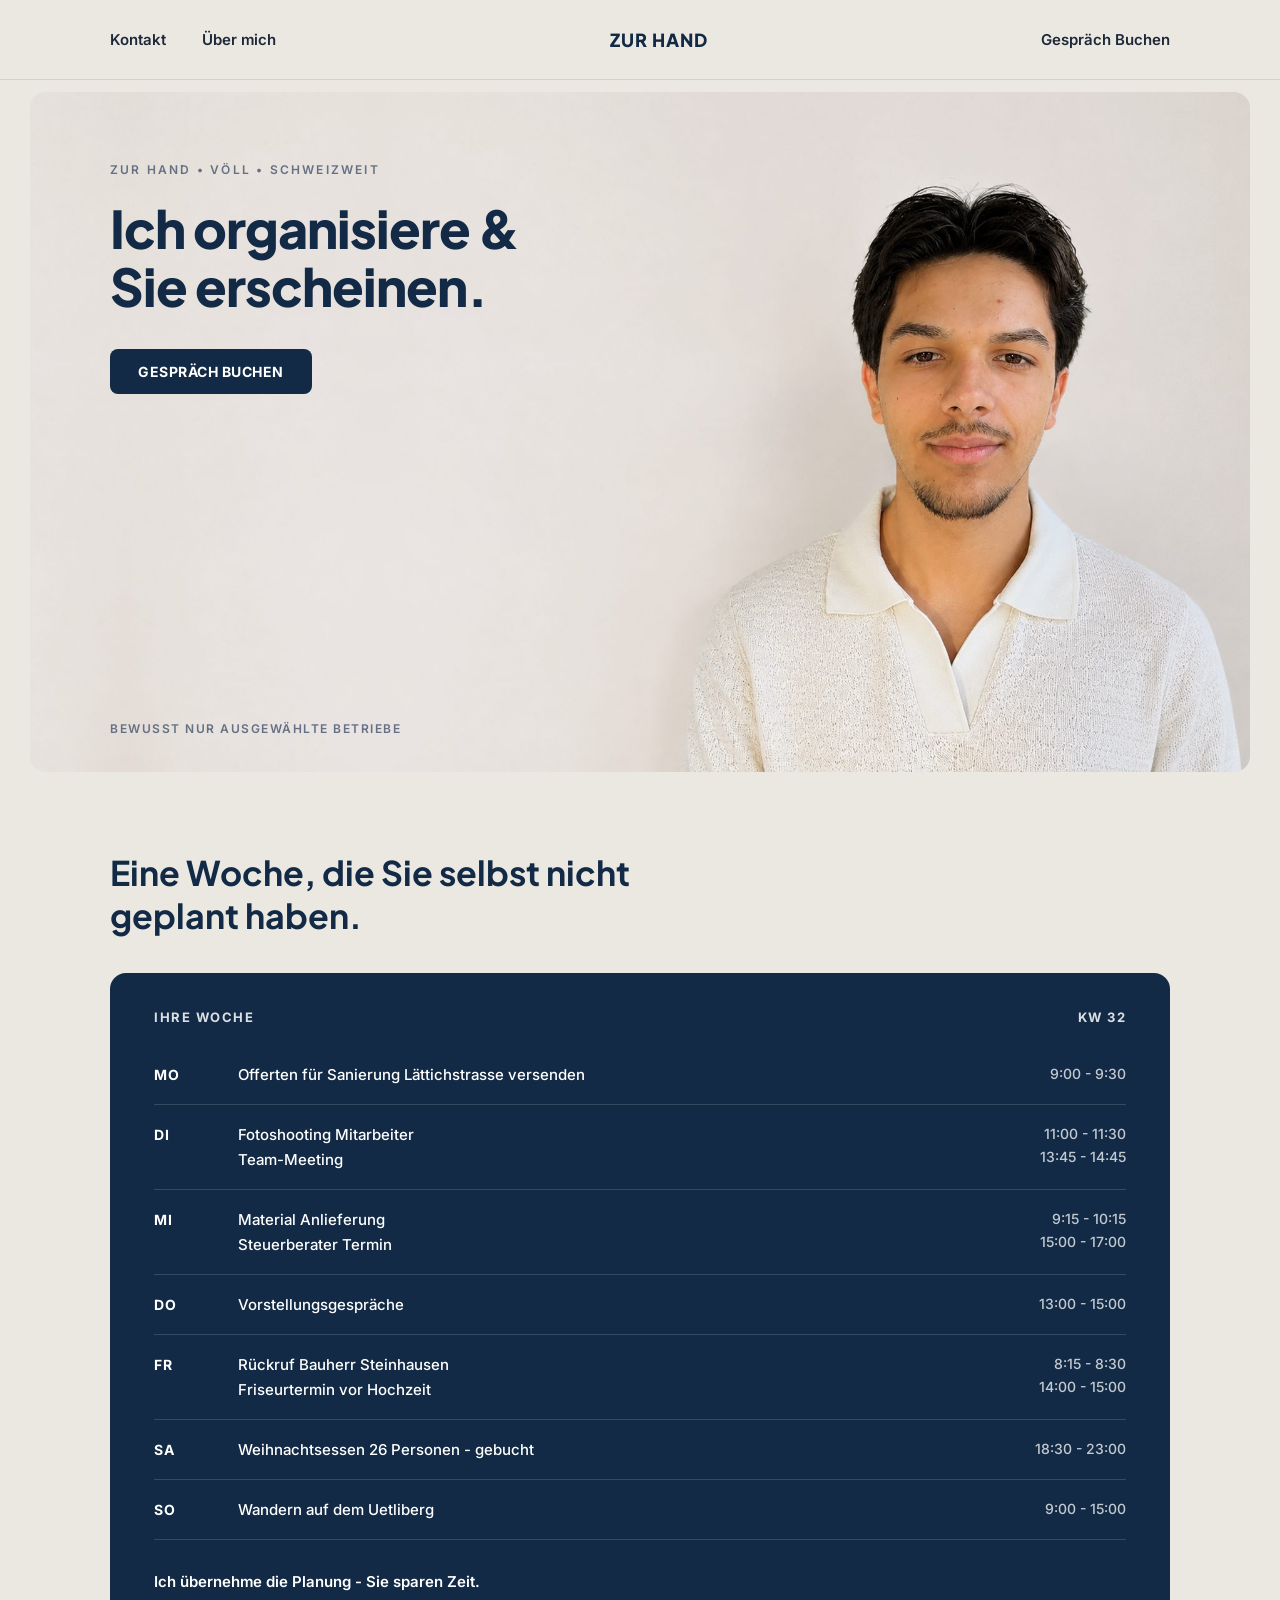
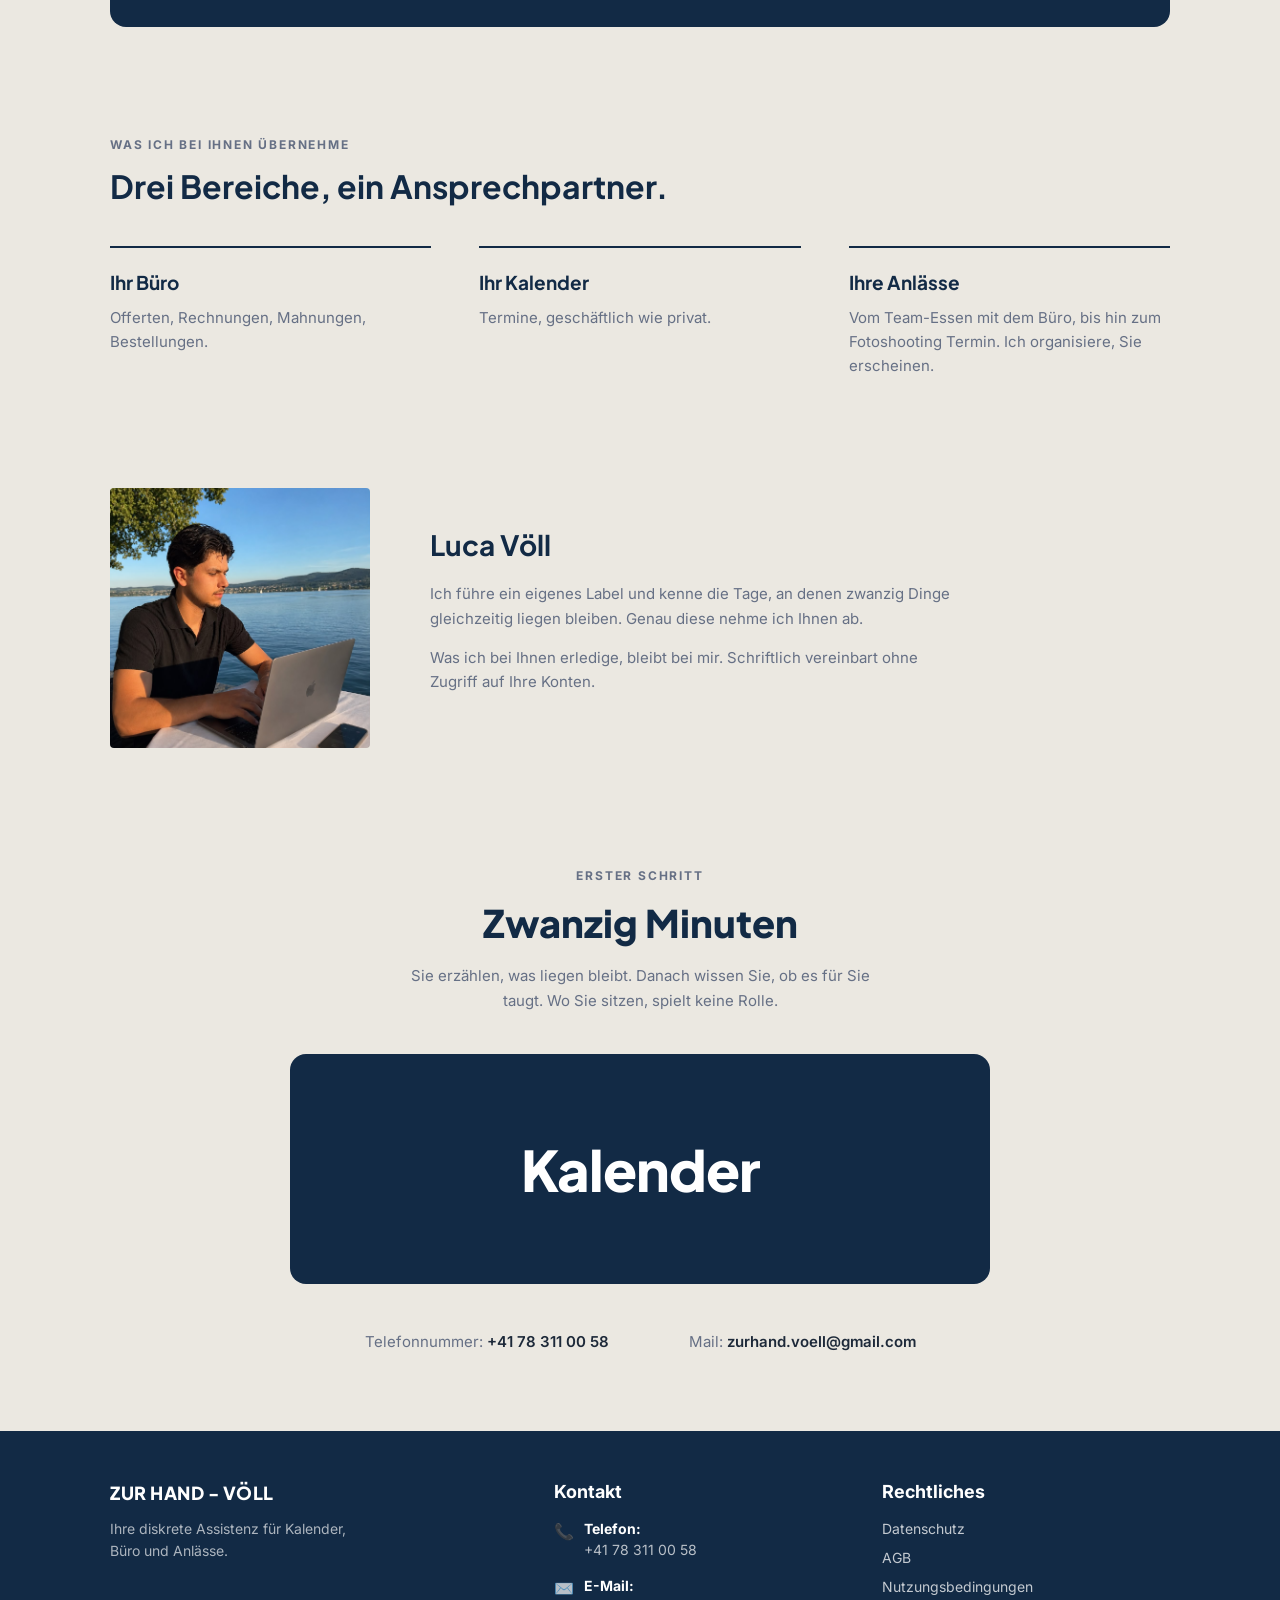
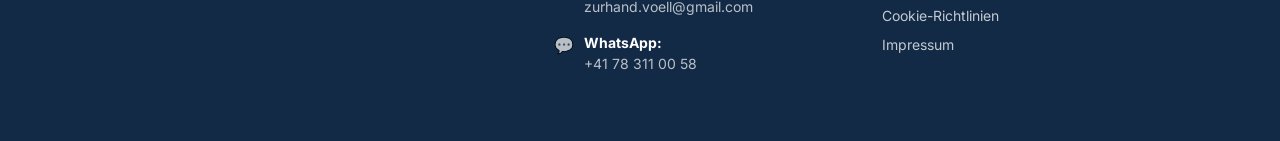
==== pages/index.html @ e42f38b2 "v1.1_release Das erste mal das Luca die Seite sieht" ====
<!DOCTYPE html>
<html lang="de">
<head>
<meta charset="UTF-8">
<meta name="viewport" content="width=device-width, initial-scale=1.0">
<title>Zur Hand - Völl | Ihre diskrete Assistenz</title>
<link rel="preconnect" href="https://fonts.googleapis.com">
<link rel="preconnect" href="https://fonts.gstatic.com" crossorigin>
<link href="https://fonts.googleapis.com/css2?family=Plus+Jakarta+Sans:wght@400;500;600;700;800&family=Inter:wght@400;500;600&display=swap" rel="stylesheet">
<style>
  :root{
    --bg: #EBE8E1;
    --navy: #122A45;
    --navy-dark: #0E2136;
    --text-dark: #1D2939;
    --text-muted: #667085;
    --white: #FFFFFF;

    /* GRID BREITEN */
    --outer-width: 1260px;  /* Äußere Breite für das Hero-Bild Frame */
    --middle-width: 1100px; /* Haupt-Inhaltsbreite für Fluchtlinie ALLER Elemente */
  }

  *{ margin:0; padding:0; box-sizing:border-box; }

  html{ scroll-behavior:smooth; }

  body{
    font-family:'Inter', 'Plus Jakarta Sans', sans-serif;
    background:var(--bg);
    color:var(--text-dark);
    -webkit-font-smoothing:antialiased;
  }

  a{ text-decoration:none; color:inherit; }

  /* HAUPT-GRID: Garantiert die identische linke Fluchtlinie für alle Sektionen */
  .wrap{
    max-width:var(--middle-width);
    margin:0 auto;
    padding:0 20px;
  }

  header{
    background-color:#EBE8E1;
    padding:28px 0;
    position:sticky;
    top:0;
    z-index:1000;
    border-bottom: 1px solid rgba(29, 41, 57, 0.12); /* Dezenter Strich am unteren Ende der Navbar */
  }

  .header-inner{
    display:flex;
    align-items:center;
    justify-content:space-between;
  }

  .nav-left{
    display:flex;
    align-items:center;
    gap:36px;
  }

  .nav-left a{
    font-size:15px;
    font-weight:600; /* Einheitliche Stärke */
    color:var(--text-dark);
    transition:opacity .2s ease;
  }
  .nav-left a:hover{ opacity:.65; }

  .logo{
    font-family:'Plus Jakarta Sans', sans-serif;
    font-weight:800;
    font-size:18px;
    letter-spacing:1px;
    color:var(--navy);
    display:inline-block;
  }
  .logo:hover{ opacity:.85; }

  .nav-cta{
    font-size:15px;
    font-weight:600; /* Einheitsstärke */
    color:var(--text-dark);
    white-space:nowrap;
  }
  .nav-cta:hover{ opacity:.7; }

  /* ---------- HERO SECTION ---------- */
  .hero-section{
    background:var(--bg);
    position:relative;
    overflow:hidden;
    padding-top: 12px; /* Minimaler Abstand nach oben, damit der Strich frei steht */
  }

  .hero-outer-frame {
    max-width: var(--outer-width);
    margin: 0 auto;
    padding: 0;
    position: relative;
    min-height: 680px;
  }

  .hero-image-col{
    position:absolute;
    top:0;
    bottom:0;
    left:20px;
    right:20px;
    z-index:1;
    pointer-events:none;
    border-radius:16px;
    overflow:hidden;
  }

  .hero-image-col img{
    display:block;
    width:100%;
    height:100%;
    object-fit:cover;
    object-position:right bottom;
  }

  .hero-text-overlay {
    position: relative;
    z-index: 3;
    min-height: 680px;
    display: flex;
    align-items: stretch;
  }

  .hero-text{
    display:flex;
    flex-direction:column;
    align-items:flex-start;
    justify-content:flex-start;
    flex-grow: 1;
    padding-top:70px;
    padding-bottom:36px;
    width: 100%;
    max-width: 540px;
  }

  .eyebrow{
    font-size:12px;
    font-weight:600;
    letter-spacing:2.2px;
    text-transform:uppercase;
    color:var(--text-muted);
    margin-bottom:22px;
  }

  .hero-headline{
    font-family:'Plus Jakarta Sans', sans-serif;
    font-weight:800;
    font-size:52px;
    line-height:1.12;
    letter-spacing:-1px;
    color:var(--navy);
    margin-bottom:34px;
  }

  .btn-primary{
    display:inline-block;
    background:var(--navy);
    color:var(--white);
    font-size:14px;
    font-weight:700;
    letter-spacing:.5px;
    text-transform:uppercase;
    padding:14px 28px;
    border-radius:8px;
    border:none;
    cursor:pointer;
    transition:transform .2s ease, background .2s ease;
    width:fit-content;
    margin-left:0;
  }
  .btn-primary:hover{ background:var(--navy-dark); transform:translateY(-1px); }

  .hero-subline{
    font-size:12px;
    font-weight:600;
    letter-spacing:1.5px;
    text-transform:uppercase;
    color:var(--text-muted);
    margin-top:auto;
  }

  /* ---------- CALENDAR SECTION ---------- */
  .calendar-section{
    padding:80px 0 70px;
  }

  .calendar-headline{
    font-family:'Plus Jakarta Sans', sans-serif;
    font-weight:700;
    font-size:34px;
    line-height:1.25;
    color:var(--navy);
    max-width:560px;
    margin-bottom:36px;
  }

  .calendar-card{
    background:var(--navy);
    border-radius:16px;
    padding:36px 44px;
    color:var(--white);
    width: 100%;
  }

  .calendar-card-header{
    display:flex;
    justify-content:space-between;
    align-items:center;
    padding-bottom:20px;
    font-size:13px;
    font-weight:700;
    letter-spacing:1.5px;
    text-transform:uppercase;
    color:rgba(255,255,255,.85);
  }

  .day-row{
    display:grid;
    grid-template-columns:60px 1fr auto;
    gap:24px;
    align-items:start;
    padding:20px 0;
    border-bottom:1px solid rgba(255,255,255,.15);
  }

  .day-row:last-of-type{
    border-bottom:none;
  }

  .day-label{
    font-weight:700;
    font-size:14px;
    letter-spacing:.5px;
    padding-top:1px;
  }

  .day-tasks{
    display:flex;
    flex-direction:column;
    gap:6px;
    font-size:15px;
    font-weight:500;
  }

  .day-times{
    display:flex;
    flex-direction:column;
    gap:6px;
    font-size:14px;
    font-weight:500;
    color:rgba(255,255,255,.75);
    text-align:right;
    white-space:nowrap;
  }

  .calendar-footer{
    margin-top:8px;
    padding-top:24px;
    text-align:left;
    font-size:15px;
    font-weight:600;
  }

  /* ---------- THREE COLUMNS SECTION ---------- */
  .three-col-section{
    padding:40px 0 80px;
  }

  .section-eyebrow{
    font-size:12px;
    font-weight:700;
    letter-spacing:1.8px;
    text-transform:uppercase;
    color:var(--text-muted);
    margin-bottom:14px;
  }

  .section-headline{
    font-family:'Plus Jakarta Sans', sans-serif;
    font-weight:700;
    font-size:32px;
    color:var(--navy);
    margin-bottom:40px;
  }

  .three-col-grid{
    display:grid;
    grid-template-columns:repeat(3, 1fr);
    gap:48px;
  }

  .col-item{
    border-top:2px solid var(--navy);
    padding-top:22px;
  }

  .col-item h3{
    font-family:'Plus Jakarta Sans', sans-serif;
    font-weight:700;
    font-size:19px;
    color:var(--navy);
    margin-bottom:12px;
  }

  .col-item p{
    font-size:15px;
    line-height:1.6;
    color:var(--text-muted);
  }

  /* ---------- ABOUT SECTION ---------- */
  .about-section{
    padding:30px 0 80px;
  }

  .about-inner{
    display:flex;
    align-items:center;
    gap:60px;
  }

  .about-image{
    flex:0 0 260px;
    width:260px;
    height:260px;
    border-radius:4px;
    overflow:hidden;
  }

  .about-image img{
    width:100%;
    height:100%;
    object-fit:cover;
  }

  .about-text h2{
    font-family:'Plus Jakarta Sans', sans-serif;
    font-weight:700;
    font-size:28px;
    color:var(--navy);
    margin-bottom:20px;
  }

  .about-text p{
    font-size:15px;
    line-height:1.65;
    color:var(--text-muted);
    max-width:520px;
    margin-bottom:14px;
  }

  /* ---------- CTA SECTION ---------- */
  .cta-section{
    padding:40px 0 80px;
    text-align:center;
  }

  .cta-eyebrow{
    font-size:12px;
    font-weight:700;
    letter-spacing:1.8px;
    text-transform:uppercase;
    color:var(--text-muted);
    margin-bottom:16px;
  }

  .cta-headline{
    font-family:'Plus Jakarta Sans', sans-serif;
    font-weight:800;
    font-size:38px;
    color:var(--navy);
    margin-bottom:18px;
  }

  .cta-subtext{
    font-size:15px;
    line-height:1.65;
    color:var(--text-muted);
    max-width:480px;
    margin:0 auto 40px;
  }

  .cta-box{
    background:var(--navy);
    border-radius:16px;
    padding:80px 40px;
    max-width:700px;
    margin:0 auto 48px;
    display:flex;
    align-items:center;
    justify-content:center;
    transition:transform .2s ease;
    cursor:pointer;
  }
  .cta-box:hover{ transform:translateY(-2px); }

  .cta-box span{
    font-family:'Plus Jakarta Sans', sans-serif;
    font-weight:800;
    font-size:56px;
    color:var(--white);
    letter-spacing:-1px;
  }

  .cta-contacts{
    display:flex;
    justify-content:center;
    gap:80px;
    font-size:15px;
    font-weight:600;
    color:var(--text-dark);
  }

  .cta-contacts span{
    font-weight:400;
    color:var(--text-muted);
  }

  /* ---------- FOOTER ---------- */
  footer{
    background:var(--navy);
    color:var(--white);
    padding:50px 0;
  }

  .footer-grid{
    display:grid;
    grid-template-columns:1.4fr 1fr 1fr;
    gap:40px;
  }

  .footer-col h4{
    font-family:'Plus Jakarta Sans', sans-serif;
    font-weight:800;
    font-size:18px;
    letter-spacing:.5px;
    margin-bottom:14px;
  }

  .footer-col h5{
    font-size:18px;
    font-weight:700;
    margin-bottom:18px;
  }

  .footer-col p{
    font-size:14px;
    line-height:1.6;
    color:rgba(255,255,255,.65);
    max-width:260px;
  }

  .footer-contact-item{
    display:flex;
    align-items:flex-start;
    gap:10px;
    margin-bottom:18px;
  }

  .footer-contact-item .icon{
    font-size:16px;
    line-height:1.4;
  }

  .footer-contact-item strong{
    display:block;
    font-size:14px;
    font-weight:700;
    margin-bottom:2px;
  }

  .footer-contact-item span{
    font-size:14px;
    color:rgba(255,255,255,.7);
  }

  .footer-links{
    display:flex;
    flex-direction:column;
    gap:12px;
  }

  .footer-links a{
    font-size:14px;
    color:rgba(255,255,255,.75);
    transition:color .2s ease;
  }
  .footer-links a:hover{ color:var(--white); }

  /* ---------- RESPONSIVE ---------- */
  @media (max-width: 900px){
    .wrap { padding:0 24px; }
    .hero-outer-frame{ min-height:auto; }
    .hero-image-col{
      position:relative; 
      right:auto;
      left:auto;
      width:100%;
      height:360px;
      margin-top:20px;
    }
    .hero-text-overlay{ min-height:auto; }
    .hero-text{ width:100%; padding-bottom:24px; padding-top:24px; }
    .hero-headline{ font-size:36px; max-width:100%; }
    .hero-subline{ margin-top:28px; }
    .three-col-grid{ grid-template-columns:1fr; gap:36px; }
    .about-inner{ flex-direction:column; align-items:flex-start; }
    .about-image{ width:100%; flex-basis:auto; height:260px; }
    .footer-grid{ grid-template-columns:1fr; gap:36px; }
    .day-row{ grid-template-columns:44px 1fr; }
    .day-times{ text-align:left; grid-column:2; }
    .cta-contacts{ flex-direction:column; gap:14px; align-items:center; }
    .cta-box{ padding:60px 24px; }
    .cta-box span{ font-size:40px; }
    .calendar-card { padding: 28px 20px; }
  }
</style>
</head>
<body>

  <header>
    <div class="wrap header-inner">
      <div class="nav-left">
        <a href="#kontakt">Kontakt</a>
        <a href="#ueber-mich">Über mich</a>
      </div>
      <a href="index.html" class="logo">ZUR HAND</a>
      <a href="#buchen" class="nav-cta">Gespräch Buchen</a>
    </div>
  </header>

  <section class="hero-section">
    <div class="hero-outer-frame">
      <div class="hero-image-col">
        <img src="../images/hero-portrait.jpg" alt="Luca Völl">
      </div>
      
      <div class="wrap hero-text-overlay">
        <div class="hero-text">
          <div class="eyebrow">ZUR HAND • VÖLL • SCHWEIZWEIT</div>
          <h1 class="hero-headline">Ich organisiere &amp;<br>Sie erscheinen.</h1>
          <a href="#buchen" class="btn-primary">GESPRÄCH BUCHEN</a>
          <div class="hero-subline">BEWUSST NUR AUSGEWÄHLTE BETRIEBE</div>
        </div>
      </div>
    </div>
  </section>

  <section class="calendar-section">
    <div class="wrap">
      <h2 class="calendar-headline">Eine Woche, die Sie selbst nicht geplant haben.</h2>

      <div class="calendar-card">
        <div class="calendar-card-header">
          <span>IHRE WOCHE</span>
          <span>KW 32</span>
        </div>

        <div class="day-row">
          <div class="day-label">MO</div>
          <div class="day-tasks">
            <div>Offerten für Sanierung Lättichstrasse versenden</div>
          </div>
          <div class="day-times">
            <div>9:00 - 9:30</div>
          </div>
        </div>

        <div class="day-row">
          <div class="day-label">DI</div>
          <div class="day-tasks">
            <div>Fotoshooting Mitarbeiter</div>
            <div>Team-Meeting</div>
          </div>
          <div class="day-times">
            <div>11:00 - 11:30</div>
            <div>13:45 - 14:45</div>
          </div>
        </div>

        <div class="day-row">
          <div class="day-label">MI</div>
          <div class="day-tasks">
            <div>Material Anlieferung</div>
            <div>Steuerberater Termin</div>
          </div>
          <div class="day-times">
            <div>9:15 - 10:15</div>
            <div>15:00 - 17:00</div>
          </div>
        </div>

        <div class="day-row">
          <div class="day-label">DO</div>
          <div class="day-tasks">
            <div>Vorstellungsgespräche</div>
          </div>
          <div class="day-times">
            <div>13:00 - 15:00</div>
          </div>
        </div>

        <div class="day-row">
          <div class="day-label">FR</div>
          <div class="day-tasks">
            <div>Rückruf Bauherr Steinhausen</div>
            <div>Friseurtermin vor Hochzeit</div>
          </div>
          <div class="day-times">
            <div>8:15 - 8:30</div>
            <div>14:00 - 15:00</div>
          </div>
        </div>

        <div class="day-row">
          <div class="day-label">SA</div>
          <div class="day-tasks">
            <div>Weihnachtsessen 26 Personen - gebucht</div>
          </div>
          <div class="day-times">
            <div>18:30 - 23:00</div>
          </div>
        </div>

        <div class="day-row">
          <div class="day-label">SO</div>
          <div class="day-tasks">
            <div>Wandern auf dem Uetliberg</div>
          </div>
          <div class="day-times">
            <div>9:00 - 15:00</div>
          </div>
        </div>

        <div class="calendar-footer">
          Ich übernehme die Planung - Sie sparen Zeit.
        </div>
      </div>
    </div>
  </section>

  <!-- THREE AREAS SECTION -->
  <section class="three-col-section">
    <div class="wrap">
      <div class="section-eyebrow">WAS ICH BEI IHNEN ÜBERNEHME</div>
      <h2 class="section-headline">Drei Bereiche, ein Ansprechpartner.</h2>

      <div class="three-col-grid">
        <div class="col-item">
          <h3>Ihr Büro</h3>
          <p>Offerten, Rechnungen, Mahnungen, Bestellungen.</p>
        </div>
        <div class="col-item">
          <h3>Ihr Kalender</h3>
          <p>Termine, geschäftlich wie privat.</p>
        </div>
        <div class="col-item">
          <h3>Ihre Anlässe</h3>
          <p>Vom Team-Essen mit dem Büro, bis hin zum Fotoshooting Termin. Ich organisiere, Sie erscheinen.</p>
        </div>
      </div>
    </div>
  </section>

  <!-- ABOUT SECTION -->
  <section class="about-section" id="ueber-mich">
    <div class="wrap about-inner">
      <div class="about-image">
        <img src="../images/luca-see.jpeg" alt="Luca Völl am Laptop am See">
      </div>
      <div class="about-text">
        <h2>Luca Völl</h2>
        <p>Ich führe ein eigenes Label und kenne die Tage, an denen zwanzig Dinge gleichzeitig liegen bleiben. Genau diese nehme ich Ihnen ab.</p>
        <p>Was ich bei Ihnen erledige, bleibt bei mir. Schriftlich vereinbart ohne Zugriff auf Ihre Konten.</p>
      </div>
    </div>
  </section>

  <!-- CTA SECTION -->
  <section class="cta-section" id="buchen">
    <div class="wrap">
      <div class="cta-eyebrow">ERSTER SCHRITT</div>
      <h2 class="cta-headline">Zwanzig Minuten</h2>
      <p class="cta-subtext">Sie erzählen, was liegen bleibt. Danach wissen Sie, ob es für Sie taugt. Wo Sie sitzen, spielt keine Rolle.</p>

      <div class="cta-box">
        <span>Kalender</span>
      </div>

      <div class="cta-contacts">
        <div><span>Telefonnummer:</span> +41 78 311 00 58</div>
        <div><span>Mail:</span> zurhand.voell@gmail.com</div>
      </div>
    </div>
  </section>

  <!-- FOOTER -->
  <footer id="kontakt">
    <div class="wrap footer-grid">
      <div class="footer-col">
        <h4>ZUR HAND - VÖLL</h4>
        <p>Ihre diskrete Assistenz für Kalender, Büro und Anlässe.</p>
      </div>

      <div class="footer-col">
        <h5>Kontakt</h5>
        <div class="footer-contact-item">
          <span class="icon">📞</span>
          <div>
            <strong>Telefon:</strong>
            <span>+41 78 311 00 58</span>
          </div>
        </div>
        <div class="footer-contact-item">
          <span class="icon">✉️</span>
          <div>
            <strong>E-Mail:</strong>
            <span>zurhand.voell@gmail.com</span>
          </div>
        </div>
        <div class="footer-contact-item">
          <span class="icon">💬</span>
          <div>
            <strong>WhatsApp:</strong>
            <span>+41 78 311 00 58</span>
          </div>
        </div>
      </div>

      <div class="footer-col">
        <h5>Rechtliches</h5>
        <div class="footer-links">
          <a href="#">Datenschutz</a>
          <a href="#">AGB</a>
          <a href="#">Nutzungsbedingungen</a>
          <a href="#">Cookie-Richtlinien</a>
          <a href="#">Impressum</a>
        </div>
      </div>
    </div>
  </footer>

</body>
</html>
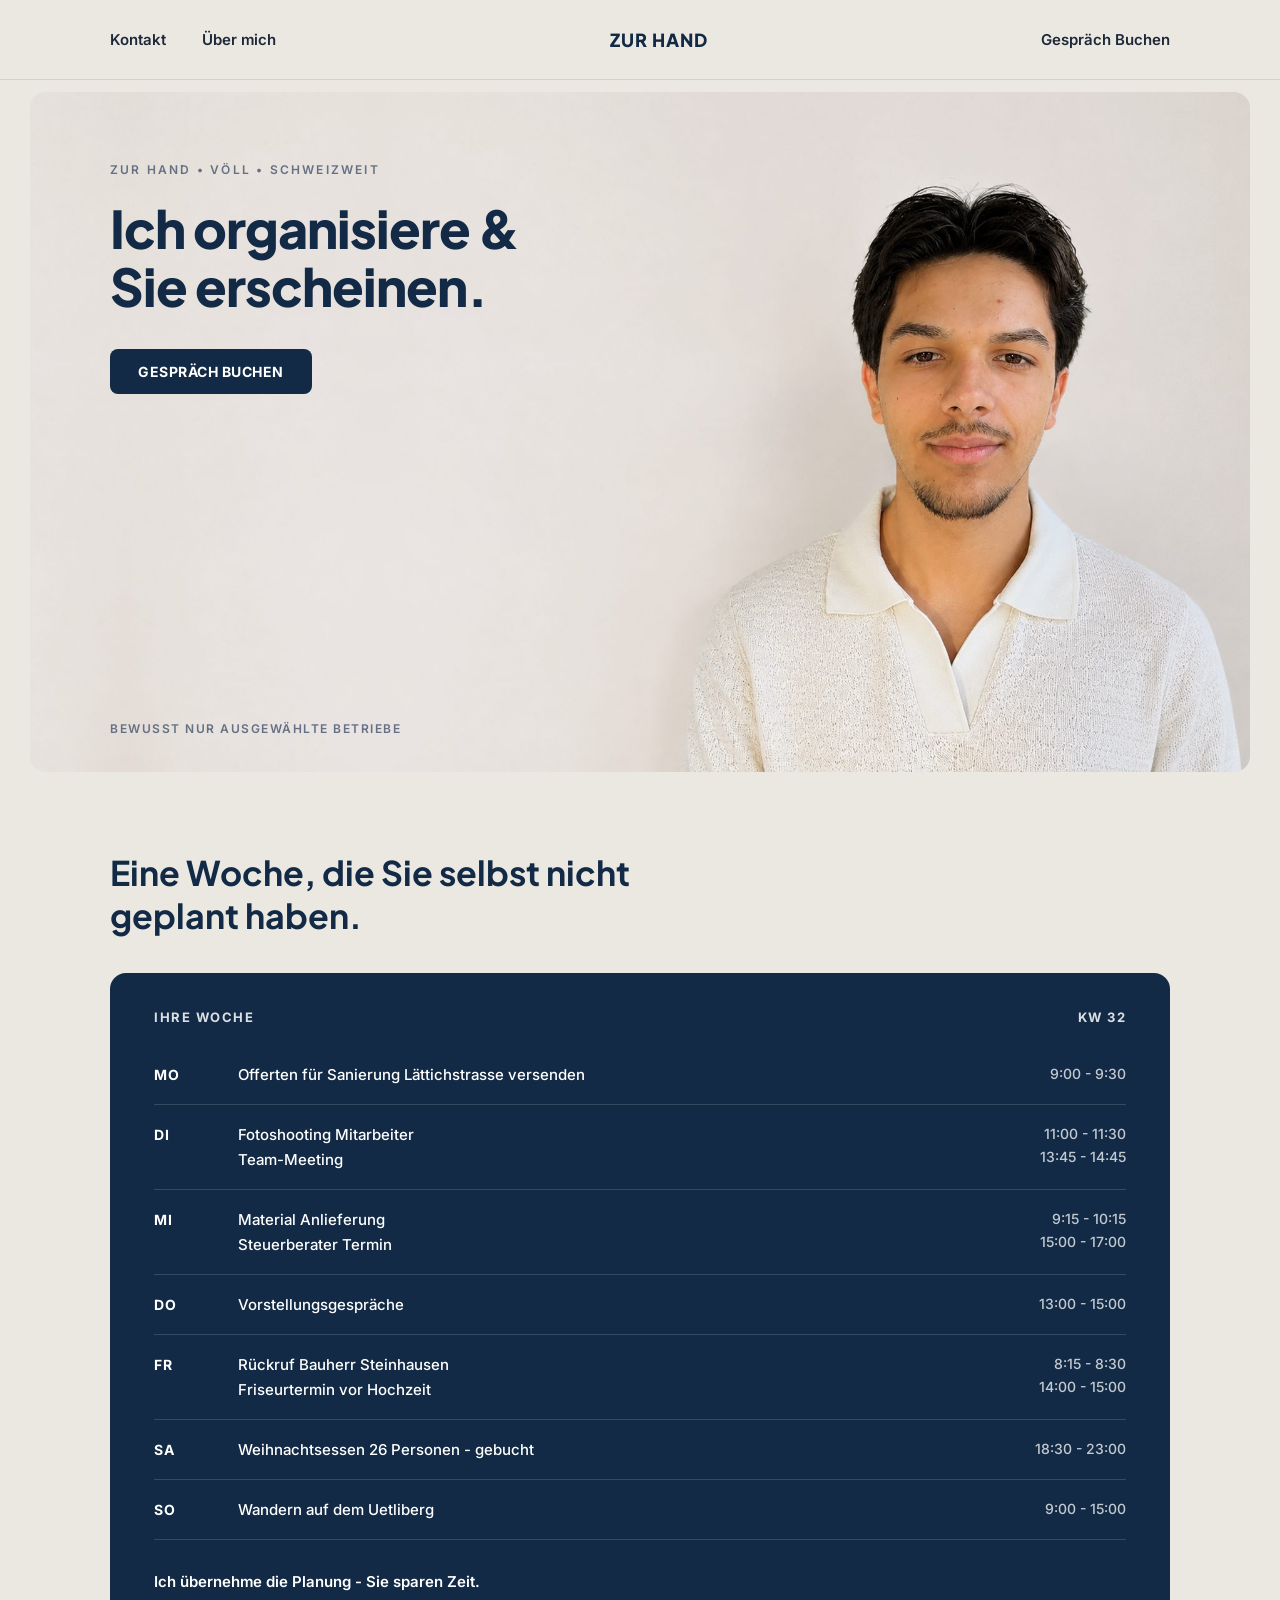
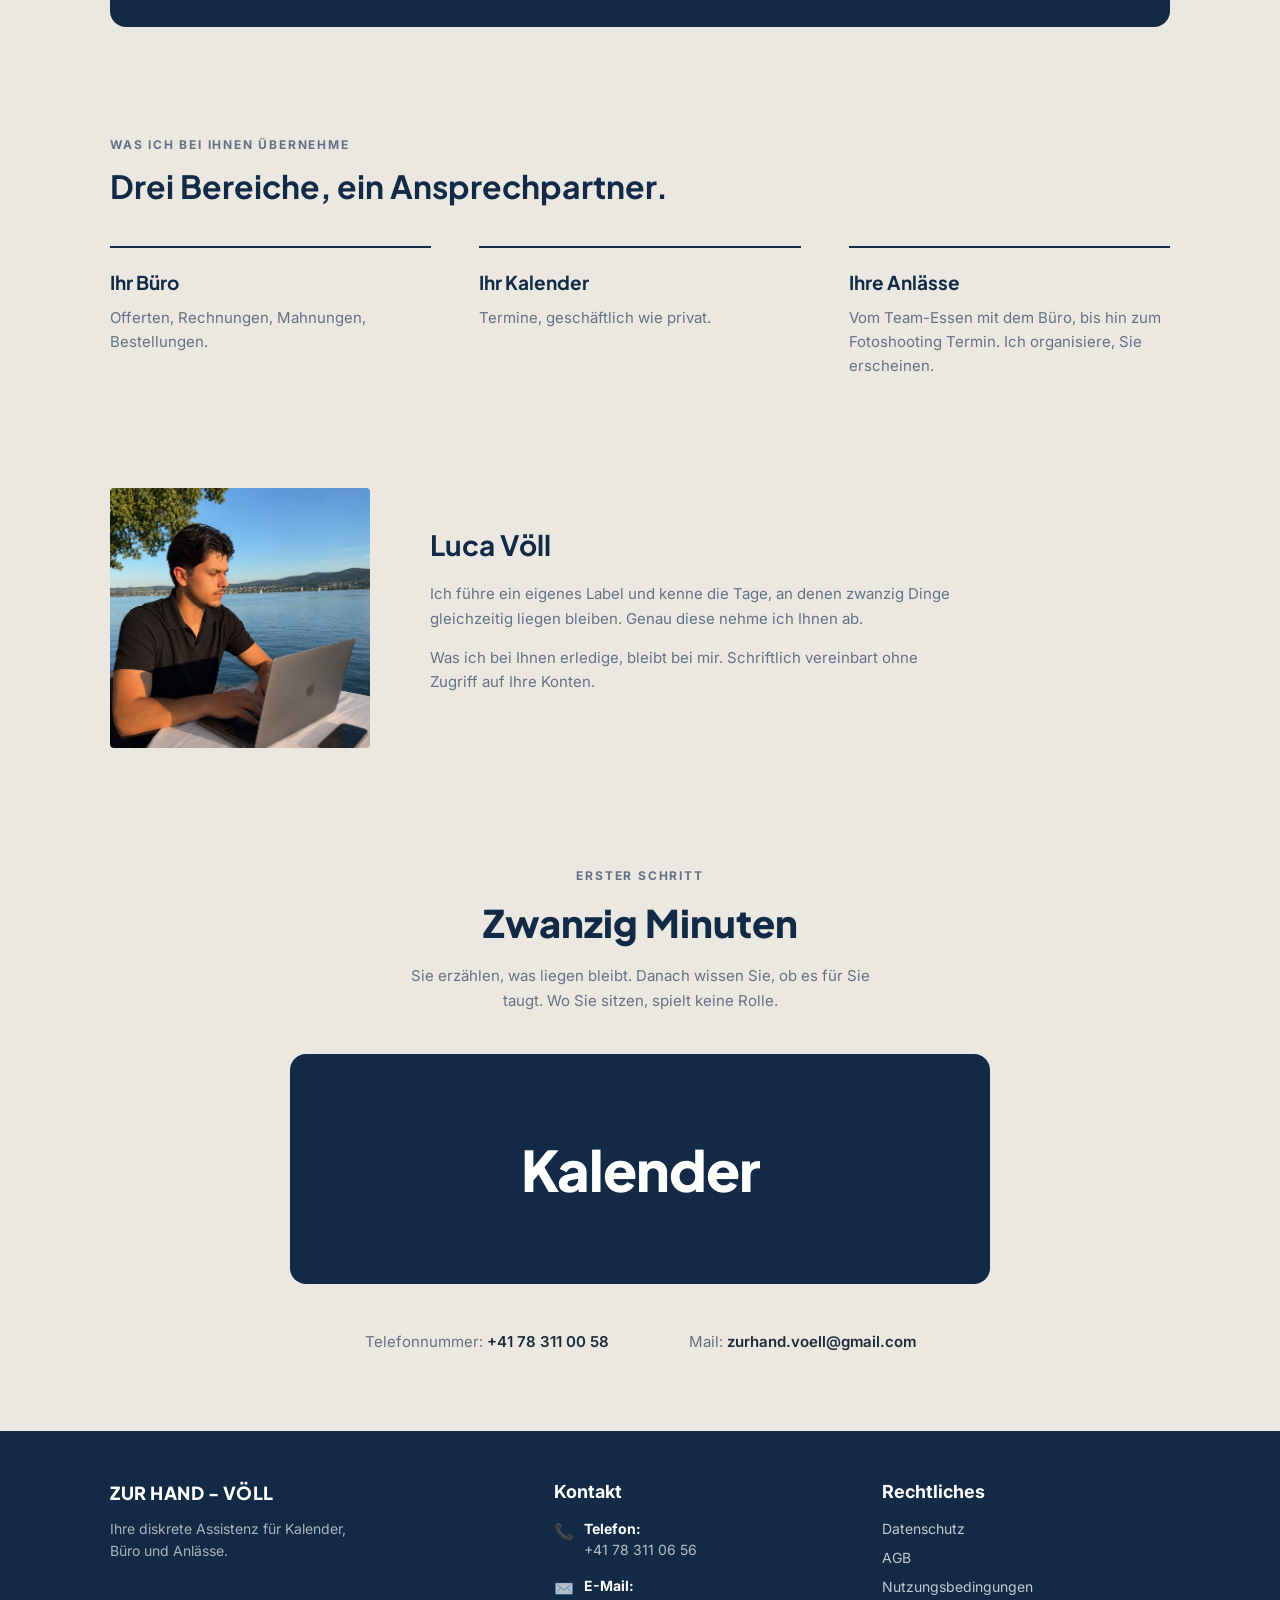
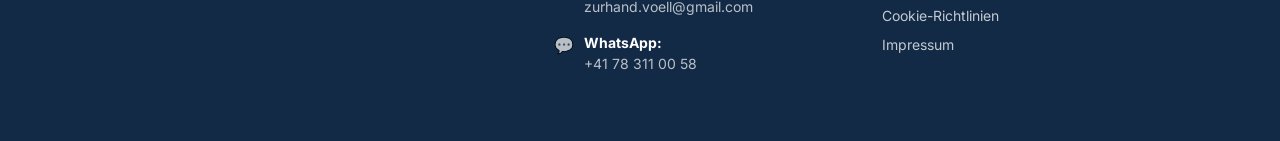
==== commit e2431081: "Update index.html" ====
--- a/pages/index.html
+++ b/pages/index.html
@@ -1,3 +1,4 @@
+<!-- Developed by jh0rsten - All rights reserved -->
 <!DOCTYPE html>
 <html lang="de">
 <head>
@@ -7,525 +8,7 @@
 <link rel="preconnect" href="https://fonts.googleapis.com">
 <link rel="preconnect" href="https://fonts.gstatic.com" crossorigin>
 <link href="https://fonts.googleapis.com/css2?family=Plus+Jakarta+Sans:wght@400;500;600;700;800&family=Inter:wght@400;500;600&display=swap" rel="stylesheet">
-<style>
-  :root{
-    --bg: #EBE8E1;
-    --navy: #122A45;
-    --navy-dark: #0E2136;
-    --text-dark: #1D2939;
-    --text-muted: #667085;
-    --white: #FFFFFF;
-
-    /* GRID BREITEN */
-    --outer-width: 1260px;  /* Äußere Breite für das Hero-Bild Frame */
-    --middle-width: 1100px; /* Haupt-Inhaltsbreite für Fluchtlinie ALLER Elemente */
-  }
-
-  *{ margin:0; padding:0; box-sizing:border-box; }
-
-  html{ scroll-behavior:smooth; }
-
-  body{
-    font-family:'Inter', 'Plus Jakarta Sans', sans-serif;
-    background:var(--bg);
-    color:var(--text-dark);
-    -webkit-font-smoothing:antialiased;
-  }
-
-  a{ text-decoration:none; color:inherit; }
-
-  /* HAUPT-GRID: Garantiert die identische linke Fluchtlinie für alle Sektionen */
-  .wrap{
-    max-width:var(--middle-width);
-    margin:0 auto;
-    padding:0 20px;
-  }
-
-  header{
-    background-color:#EBE8E1;
-    padding:28px 0;
-    position:sticky;
-    top:0;
-    z-index:1000;
-    border-bottom: 1px solid rgba(29, 41, 57, 0.12); /* Dezenter Strich am unteren Ende der Navbar */
-  }
-
-  .header-inner{
-    display:flex;
-    align-items:center;
-    justify-content:space-between;
-  }
-
-  .nav-left{
-    display:flex;
-    align-items:center;
-    gap:36px;
-  }
-
-  .nav-left a{
-    font-size:15px;
-    font-weight:600; /* Einheitliche Stärke */
-    color:var(--text-dark);
-    transition:opacity .2s ease;
-  }
-  .nav-left a:hover{ opacity:.65; }
-
-  .logo{
-    font-family:'Plus Jakarta Sans', sans-serif;
-    font-weight:800;
-    font-size:18px;
-    letter-spacing:1px;
-    color:var(--navy);
-    display:inline-block;
-  }
-  .logo:hover{ opacity:.85; }
-
-  .nav-cta{
-    font-size:15px;
-    font-weight:600; /* Einheitsstärke */
-    color:var(--text-dark);
-    white-space:nowrap;
-  }
-  .nav-cta:hover{ opacity:.7; }
-
-  /* ---------- HERO SECTION ---------- */
-  .hero-section{
-    background:var(--bg);
-    position:relative;
-    overflow:hidden;
-    padding-top: 12px; /* Minimaler Abstand nach oben, damit der Strich frei steht */
-  }
-
-  .hero-outer-frame {
-    max-width: var(--outer-width);
-    margin: 0 auto;
-    padding: 0;
-    position: relative;
-    min-height: 680px;
-  }
-
-  .hero-image-col{
-    position:absolute;
-    top:0;
-    bottom:0;
-    left:20px;
-    right:20px;
-    z-index:1;
-    pointer-events:none;
-    border-radius:16px;
-    overflow:hidden;
-  }
-
-  .hero-image-col img{
-    display:block;
-    width:100%;
-    height:100%;
-    object-fit:cover;
-    object-position:right bottom;
-  }
-
-  .hero-text-overlay {
-    position: relative;
-    z-index: 3;
-    min-height: 680px;
-    display: flex;
-    align-items: stretch;
-  }
-
-  .hero-text{
-    display:flex;
-    flex-direction:column;
-    align-items:flex-start;
-    justify-content:flex-start;
-    flex-grow: 1;
-    padding-top:70px;
-    padding-bottom:36px;
-    width: 100%;
-    max-width: 540px;
-  }
-
-  .eyebrow{
-    font-size:12px;
-    font-weight:600;
-    letter-spacing:2.2px;
-    text-transform:uppercase;
-    color:var(--text-muted);
-    margin-bottom:22px;
-  }
-
-  .hero-headline{
-    font-family:'Plus Jakarta Sans', sans-serif;
-    font-weight:800;
-    font-size:52px;
-    line-height:1.12;
-    letter-spacing:-1px;
-    color:var(--navy);
-    margin-bottom:34px;
-  }
-
-  .btn-primary{
-    display:inline-block;
-    background:var(--navy);
-    color:var(--white);
-    font-size:14px;
-    font-weight:700;
-    letter-spacing:.5px;
-    text-transform:uppercase;
-    padding:14px 28px;
-    border-radius:8px;
-    border:none;
-    cursor:pointer;
-    transition:transform .2s ease, background .2s ease;
-    width:fit-content;
-    margin-left:0;
-  }
-  .btn-primary:hover{ background:var(--navy-dark); transform:translateY(-1px); }
-
-  .hero-subline{
-    font-size:12px;
-    font-weight:600;
-    letter-spacing:1.5px;
-    text-transform:uppercase;
-    color:var(--text-muted);
-    margin-top:auto;
-  }
-
-  /* ---------- CALENDAR SECTION ---------- */
-  .calendar-section{
-    padding:80px 0 70px;
-  }
-
-  .calendar-headline{
-    font-family:'Plus Jakarta Sans', sans-serif;
-    font-weight:700;
-    font-size:34px;
-    line-height:1.25;
-    color:var(--navy);
-    max-width:560px;
-    margin-bottom:36px;
-  }
-
-  .calendar-card{
-    background:var(--navy);
-    border-radius:16px;
-    padding:36px 44px;
-    color:var(--white);
-    width: 100%;
-  }
-
-  .calendar-card-header{
-    display:flex;
-    justify-content:space-between;
-    align-items:center;
-    padding-bottom:20px;
-    font-size:13px;
-    font-weight:700;
-    letter-spacing:1.5px;
-    text-transform:uppercase;
-    color:rgba(255,255,255,.85);
-  }
-
-  .day-row{
-    display:grid;
-    grid-template-columns:60px 1fr auto;
-    gap:24px;
-    align-items:start;
-    padding:20px 0;
-    border-bottom:1px solid rgba(255,255,255,.15);
-  }
-
-  .day-row:last-of-type{
-    border-bottom:none;
-  }
-
-  .day-label{
-    font-weight:700;
-    font-size:14px;
-    letter-spacing:.5px;
-    padding-top:1px;
-  }
-
-  .day-tasks{
-    display:flex;
-    flex-direction:column;
-    gap:6px;
-    font-size:15px;
-    font-weight:500;
-  }
-
-  .day-times{
-    display:flex;
-    flex-direction:column;
-    gap:6px;
-    font-size:14px;
-    font-weight:500;
-    color:rgba(255,255,255,.75);
-    text-align:right;
-    white-space:nowrap;
-  }
-
-  .calendar-footer{
-    margin-top:8px;
-    padding-top:24px;
-    text-align:left;
-    font-size:15px;
-    font-weight:600;
-  }
-
-  /* ---------- THREE COLUMNS SECTION ---------- */
-  .three-col-section{
-    padding:40px 0 80px;
-  }
-
-  .section-eyebrow{
-    font-size:12px;
-    font-weight:700;
-    letter-spacing:1.8px;
-    text-transform:uppercase;
-    color:var(--text-muted);
-    margin-bottom:14px;
-  }
-
-  .section-headline{
-    font-family:'Plus Jakarta Sans', sans-serif;
-    font-weight:700;
-    font-size:32px;
-    color:var(--navy);
-    margin-bottom:40px;
-  }
-
-  .three-col-grid{
-    display:grid;
-    grid-template-columns:repeat(3, 1fr);
-    gap:48px;
-  }
-
-  .col-item{
-    border-top:2px solid var(--navy);
-    padding-top:22px;
-  }
-
-  .col-item h3{
-    font-family:'Plus Jakarta Sans', sans-serif;
-    font-weight:700;
-    font-size:19px;
-    color:var(--navy);
-    margin-bottom:12px;
-  }
-
-  .col-item p{
-    font-size:15px;
-    line-height:1.6;
-    color:var(--text-muted);
-  }
-
-  /* ---------- ABOUT SECTION ---------- */
-  .about-section{
-    padding:30px 0 80px;
-  }
-
-  .about-inner{
-    display:flex;
-    align-items:center;
-    gap:60px;
-  }
-
-  .about-image{
-    flex:0 0 260px;
-    width:260px;
-    height:260px;
-    border-radius:4px;
-    overflow:hidden;
-  }
-
-  .about-image img{
-    width:100%;
-    height:100%;
-    object-fit:cover;
-  }
-
-  .about-text h2{
-    font-family:'Plus Jakarta Sans', sans-serif;
-    font-weight:700;
-    font-size:28px;
-    color:var(--navy);
-    margin-bottom:20px;
-  }
-
-  .about-text p{
-    font-size:15px;
-    line-height:1.65;
-    color:var(--text-muted);
-    max-width:520px;
-    margin-bottom:14px;
-  }
-
-  /* ---------- CTA SECTION ---------- */
-  .cta-section{
-    padding:40px 0 80px;
-    text-align:center;
-  }
-
-  .cta-eyebrow{
-    font-size:12px;
-    font-weight:700;
-    letter-spacing:1.8px;
-    text-transform:uppercase;
-    color:var(--text-muted);
-    margin-bottom:16px;
-  }
-
-  .cta-headline{
-    font-family:'Plus Jakarta Sans', sans-serif;
-    font-weight:800;
-    font-size:38px;
-    color:var(--navy);
-    margin-bottom:18px;
-  }
-
-  .cta-subtext{
-    font-size:15px;
-    line-height:1.65;
-    color:var(--text-muted);
-    max-width:480px;
-    margin:0 auto 40px;
-  }
-
-  .cta-box{
-    background:var(--navy);
-    border-radius:16px;
-    padding:80px 40px;
-    max-width:700px;
-    margin:0 auto 48px;
-    display:flex;
-    align-items:center;
-    justify-content:center;
-    transition:transform .2s ease;
-    cursor:pointer;
-  }
-  .cta-box:hover{ transform:translateY(-2px); }
-
-  .cta-box span{
-    font-family:'Plus Jakarta Sans', sans-serif;
-    font-weight:800;
-    font-size:56px;
-    color:var(--white);
-    letter-spacing:-1px;
-  }
-
-  .cta-contacts{
-    display:flex;
-    justify-content:center;
-    gap:80px;
-    font-size:15px;
-    font-weight:600;
-    color:var(--text-dark);
-  }
-
-  .cta-contacts span{
-    font-weight:400;
-    color:var(--text-muted);
-  }
-
-  /* ---------- FOOTER ---------- */
-  footer{
-    background:var(--navy);
-    color:var(--white);
-    padding:50px 0;
-  }
-
-  .footer-grid{
-    display:grid;
-    grid-template-columns:1.4fr 1fr 1fr;
-    gap:40px;
-  }
-
-  .footer-col h4{
-    font-family:'Plus Jakarta Sans', sans-serif;
-    font-weight:800;
-    font-size:18px;
-    letter-spacing:.5px;
-    margin-bottom:14px;
-  }
-
-  .footer-col h5{
-    font-size:18px;
-    font-weight:700;
-    margin-bottom:18px;
-  }
-
-  .footer-col p{
-    font-size:14px;
-    line-height:1.6;
-    color:rgba(255,255,255,.65);
-    max-width:260px;
-  }
-
-  .footer-contact-item{
-    display:flex;
-    align-items:flex-start;
-    gap:10px;
-    margin-bottom:18px;
-  }
-
-  .footer-contact-item .icon{
-    font-size:16px;
-    line-height:1.4;
-  }
-
-  .footer-contact-item strong{
-    display:block;
-    font-size:14px;
-    font-weight:700;
-    margin-bottom:2px;
-  }
-
-  .footer-contact-item span{
-    font-size:14px;
-    color:rgba(255,255,255,.7);
-  }
-
-  .footer-links{
-    display:flex;
-    flex-direction:column;
-    gap:12px;
-  }
-
-  .footer-links a{
-    font-size:14px;
-    color:rgba(255,255,255,.75);
-    transition:color .2s ease;
-  }
-  .footer-links a:hover{ color:var(--white); }
-
-  /* ---------- RESPONSIVE ---------- */
-  @media (max-width: 900px){
-    .wrap { padding:0 24px; }
-    .hero-outer-frame{ min-height:auto; }
-    .hero-image-col{
-      position:relative; 
-      right:auto;
-      left:auto;
-      width:100%;
-      height:360px;
-      margin-top:20px;
-    }
-    .hero-text-overlay{ min-height:auto; }
-    .hero-text{ width:100%; padding-bottom:24px; padding-top:24px; }
-    .hero-headline{ font-size:36px; max-width:100%; }
-    .hero-subline{ margin-top:28px; }
-    .three-col-grid{ grid-template-columns:1fr; gap:36px; }
-    .about-inner{ flex-direction:column; align-items:flex-start; }
-    .about-image{ width:100%; flex-basis:auto; height:260px; }
-    .footer-grid{ grid-template-columns:1fr; gap:36px; }
-    .day-row{ grid-template-columns:44px 1fr; }
-    .day-times{ text-align:left; grid-column:2; }
-    .cta-contacts{ flex-direction:column; gap:14px; align-items:center; }
-    .cta-box{ padding:60px 24px; }
-    .cta-box span{ font-size:40px; }
-    .calendar-card { padding: 28px 20px; }
-  }
-</style>
+<link rel="stylesheet" href="style.css">
 </head>
 <body>
 
@@ -650,7 +133,6 @@
     </div>
   </section>
 
-  <!-- THREE AREAS SECTION -->
   <section class="three-col-section">
     <div class="wrap">
       <div class="section-eyebrow">WAS ICH BEI IHNEN ÜBERNEHME</div>
@@ -673,7 +155,6 @@
     </div>
   </section>
 
-  <!-- ABOUT SECTION -->
   <section class="about-section" id="ueber-mich">
     <div class="wrap about-inner">
       <div class="about-image">
@@ -687,7 +168,6 @@
     </div>
   </section>
 
-  <!-- CTA SECTION -->
   <section class="cta-section" id="buchen">
     <div class="wrap">
       <div class="cta-eyebrow">ERSTER SCHRITT</div>
@@ -705,7 +185,6 @@
     </div>
   </section>
 
-  <!-- FOOTER -->
   <footer id="kontakt">
     <div class="wrap footer-grid">
       <div class="footer-col">
@@ -719,7 +198,7 @@
           <span class="icon">📞</span>
           <div>
             <strong>Telefon:</strong>
-            <span>+41 78 311 00 58</span>
+            <span>+41 78 311 06 56</span>
           </div>
         </div>
         <div class="footer-contact-item">
@@ -751,5 +230,6 @@
     </div>
   </footer>
 
+  <script src="main.js"></script>
 </body>
 </html>
--- a/pages/style.css
+++ b/pages/style.css
@@ -0,0 +1,508 @@
+/*Author: jh0rsten */
+:root{
+  --bg: #EBE8E1;
+  --navy: #122A45;
+  --navy-dark: #0E2136;
+  --text-dark: #1D2939;
+  --text-muted: #667085;
+  --white: #FFFFFF;
+  --outer-width: 1260px;
+  --middle-width: 1100px;
+}
+
+*{ margin:0; padding:0; box-sizing:border-box; }
+
+html{ scroll-behavior:smooth; }
+
+body{
+  font-family:'Inter', 'Plus Jakarta Sans', sans-serif;
+  background:var(--bg);
+  color:var(--text-dark);
+  -webkit-font-smoothing:antialiased;
+}
+
+a{ text-decoration:none; color:inherit; }
+
+.wrap{
+  max-width:var(--middle-width);
+  margin:0 auto;
+  padding:0 20px;
+}
+
+header{
+  background-color:#EBE8E1;
+  padding:28px 0;
+  position:sticky;
+  top:0;
+  z-index:1000;
+  border-bottom: 1px solid rgba(29, 41, 57, 0.12);
+}
+
+.header-inner{
+  display:flex;
+  align-items:center;
+  justify-content:space-between;
+}
+
+.nav-left{
+  display:flex;
+  align-items:center;
+  gap:36px;
+}
+
+.nav-left a{
+  font-size:15px;
+  font-weight:600;
+  color:var(--text-dark);
+  transition:opacity .2s ease;
+}
+.nav-left a:hover{ opacity:.65; }
+
+.logo{
+  font-family:'Plus Jakarta Sans', sans-serif;
+  font-weight:800;
+  font-size:18px;
+  letter-spacing:1px;
+  color:var(--navy);
+  display:inline-block;
+}
+.logo:hover{ opacity:.85; }
+
+.nav-cta{
+  font-size:15px;
+  font-weight:600;
+  color:var(--text-dark);
+  white-space:nowrap;
+}
+.nav-cta:hover{ opacity:.7; }
+
+.hero-section{
+  background:var(--bg);
+  position:relative;
+  overflow:hidden;
+  padding-top: 12px;
+}
+
+.hero-outer-frame {
+  max-width: var(--outer-width);
+  margin: 0 auto;
+  padding: 0;
+  position: relative;
+  min-height: 680px;
+}
+
+.hero-image-col{
+  position:absolute;
+  top:0;
+  bottom:0;
+  left:20px;
+  right:20px;
+  z-index:1;
+  pointer-events:none;
+  border-radius:16px;
+  overflow:hidden;
+}
+
+.hero-image-col img{
+  display:block;
+  width:100%;
+  height:100%;
+  object-fit:cover;
+  object-position:right bottom;
+}
+
+.hero-text-overlay {
+  position: relative;
+  z-index: 3;
+  min-height: 680px;
+  display: flex;
+  align-items: stretch;
+}
+
+.hero-text{
+  display:flex;
+  flex-direction:column;
+  align-items:flex-start;
+  justify-content:flex-start;
+  flex-grow: 1;
+  padding-top:70px;
+  padding-bottom:36px;
+  width: 100%;
+  max-width: 540px;
+}
+
+.eyebrow{
+  font-size:12px;
+  font-weight:600;
+  letter-spacing:2.2px;
+  text-transform:uppercase;
+  color:var(--text-muted);
+  margin-bottom:22px;
+}
+
+.hero-headline{
+  font-family:'Plus Jakarta Sans', sans-serif;
+  font-weight:800;
+  font-size:52px;
+  line-height:1.12;
+  letter-spacing:-1px;
+  color:var(--navy);
+  margin-bottom:34px;
+}
+
+.btn-primary{
+  display:inline-block;
+  background:var(--navy);
+  color:var(--white);
+  font-size:14px;
+  font-weight:700;
+  letter-spacing:.5px;
+  text-transform:uppercase;
+  padding:14px 28px;
+  border-radius:8px;
+  border:none;
+  cursor:pointer;
+  transition:transform .2s ease, background .2s ease;
+  width:fit-content;
+  margin-left:0;
+}
+.btn-primary:hover{ background:var(--navy-dark); transform:translateY(-1px); }
+
+.hero-subline{
+  font-size:12px;
+  font-weight:600;
+  letter-spacing:1.5px;
+  text-transform:uppercase;
+  color:var(--text-muted);
+  margin-top:auto;
+}
+
+.calendar-section{
+  padding:80px 0 70px;
+}
+
+.calendar-headline{
+  font-family:'Plus Jakarta Sans', sans-serif;
+  font-weight:700;
+  font-size:34px;
+  line-height:1.25;
+  color:var(--navy);
+  max-width:560px;
+  margin-bottom:36px;
+}
+
+.calendar-card{
+  background:var(--navy);
+  border-radius:16px;
+  padding:36px 44px;
+  color:var(--white);
+  width: 100%;
+}
+
+.calendar-card-header{
+  display:flex;
+  justify-content:space-between;
+  align-items:center;
+  padding-bottom:20px;
+  font-size:13px;
+  font-weight:700;
+  letter-spacing:1.5px;
+  text-transform:uppercase;
+  color:rgba(255,255,255,.85);
+}
+
+.day-row{
+  display:grid;
+  grid-template-columns:60px 1fr auto;
+  gap:24px;
+  align-items:start;
+  padding:20px 0;
+  border-bottom:1px solid rgba(255,255,255,.15);
+}
+
+.day-row:last-of-type{
+  border-bottom:none;
+}
+
+.day-label{
+  font-weight:700;
+  font-size:14px;
+  letter-spacing:.5px;
+  padding-top:1px;
+}
+
+.day-tasks{
+  display:flex;
+  flex-direction:column;
+  gap:6px;
+  font-size:15px;
+  font-weight:500;
+}
+
+.day-times{
+  display:flex;
+  flex-direction:column;
+  gap:6px;
+  font-size:14px;
+  font-weight:500;
+  color:rgba(255,255,255,.75);
+  text-align:right;
+  white-space:nowrap;
+}
+
+.calendar-footer{
+  margin-top:8px;
+  padding-top:24px;
+  text-align:left;
+  font-size:15px;
+  font-weight:600;
+}
+
+.three-col-section{
+  padding:40px 0 80px;
+}
+
+.section-eyebrow{
+  font-size:12px;
+  font-weight:700;
+  letter-spacing:1.8px;
+  text-transform:uppercase;
+  color:var(--text-muted);
+  margin-bottom:14px;
+}
+
+.section-headline{
+  font-family:'Plus Jakarta Sans', sans-serif;
+  font-weight:700;
+  font-size:32px;
+  color:var(--navy);
+  margin-bottom:40px;
+}
+
+.three-col-grid{
+  display:grid;
+  grid-template-columns:repeat(3, 1fr);
+  gap:48px;
+}
+
+.col-item{
+  border-top:2px solid var(--navy);
+  padding-top:22px;
+}
+
+.col-item h3{
+  font-family:'Plus Jakarta Sans', sans-serif;
+  font-weight:700;
+  font-size:19px;
+  color:var(--navy);
+  margin-bottom:12px;
+}
+
+.col-item p{
+  font-size:15px;
+  line-height:1.6;
+  color:var(--text-muted);
+}
+
+.about-section{
+  padding:30px 0 80px;
+}
+
+.about-inner{
+  display:flex;
+  align-items:center;
+  gap:60px;
+}
+
+.about-image{
+  flex:0 0 260px;
+  width:260px;
+  height:260px;
+  border-radius:4px;
+  overflow:hidden;
+}
+
+.about-image img{
+  width:100%;
+  height:100%;
+  object-fit:cover;
+}
+
+.about-text h2{
+  font-family:'Plus Jakarta Sans', sans-serif;
+  font-weight:700;
+  font-size:28px;
+  color:var(--navy);
+  margin-bottom:20px;
+}
+
+.about-text p{
+  font-size:15px;
+  line-height:1.65;
+  color:var(--text-muted);
+  max-width:520px;
+  margin-bottom:14px;
+}
+
+.cta-section{
+  padding:40px 0 80px;
+  text-align:center;
+}
+
+.cta-eyebrow{
+  font-size:12px;
+  font-weight:700;
+  letter-spacing:1.8px;
+  text-transform:uppercase;
+  color:var(--text-muted);
+  margin-bottom:16px;
+}
+
+.cta-headline{
+  font-family:'Plus Jakarta Sans', sans-serif;
+  font-weight:800;
+  font-size:38px;
+  color:var(--navy);
+  margin-bottom:18px;
+}
+
+.cta-subtext{
+  font-size:15px;
+  line-height:1.65;
+  color:var(--text-muted);
+  max-width:480px;
+  margin:0 auto 40px;
+}
+
+.cta-box{
+  background:var(--navy);
+  border-radius:16px;
+  padding:80px 40px;
+  max-width:700px;
+  margin:0 auto 48px;
+  display:flex;
+  align-items:center;
+  justify-content:center;
+  transition:transform .2s ease;
+  cursor:pointer;
+}
+.cta-box:hover{ transform:translateY(-2px); }
+
+.cta-box span{
+  font-family:'Plus Jakarta Sans', sans-serif;
+  font-weight:800;
+  font-size:56px;
+  color:var(--white);
+  letter-spacing:-1px;
+}
+
+.cta-contacts{
+  display:flex;
+  justify-content:center;
+  gap:80px;
+  font-size:15px;
+  font-weight:600;
+  color:var(--text-dark);
+}
+
+.cta-contacts span{
+  font-weight:400;
+  color:var(--text-muted);
+}
+
+footer{
+  background:var(--navy);
+  color:var(--white);
+  padding:50px 0;
+}
+
+.footer-grid{
+  display:grid;
+  grid-template-columns:1.4fr 1fr 1fr;
+  gap:40px;
+}
+
+.footer-col h4{
+  font-family:'Plus Jakarta Sans', sans-serif;
+  font-weight:800;
+  font-size:18px;
+  letter-spacing:.5px;
+  margin-bottom:14px;
+}
+
+.footer-col h5{
+  font-size:18px;
+  font-weight:700;
+  margin-bottom:18px;
+}
+
+.footer-col p{
+  font-size:14px;
+  line-height:1.6;
+  color:rgba(255,255,255,.65);
+  max-width:260px;
+}
+
+.footer-contact-item{
+  display:flex;
+  align-items:flex-start;
+  gap:10px;
+  margin-bottom:18px;
+}
+
+.footer-contact-item .icon{
+  font-size:16px;
+  line-height:1.4;
+}
+
+.footer-contact-item strong{
+  display:block;
+  font-size:14px;
+  font-weight:700;
+  margin-bottom:2px;
+}
+
+.footer-contact-item span{
+  font-size:14px;
+  color:rgba(255,255,255,.7);
+}
+
+.footer-links{
+  display:flex;
+  flex-direction:column;
+  gap:12px;
+}
+
+.footer-links a{
+  font-size:14px;
+  color:rgba(255,255,255,.75);
+  transition:color .2s ease;
+}
+.footer-links a:hover{ color:var(--white); }
+
+@media (max-width: 900px){
+  .wrap { padding:0 24px; }
+  .hero-outer-frame{ min-height:auto; }
+  .hero-image-col{
+    position:relative; 
+    right:auto;
+    left:auto;
+    width:100%;
+    height:360px;
+    margin-top:20px;
+  }
+  .hero-text-overlay{ min-height:auto; }
+  .hero-text{ width:100%; padding-bottom:24px; padding-top:24px; }
+  .hero-headline{ font-size:36px; max-width:100%; }
+  .hero-subline{ margin-top:28px; }
+  .three-col-grid{ grid-template-columns:1fr; gap:36px; }
+  .about-inner{ flex-direction:column; align-items:flex-start; }
+  .about-image{ width:100%; flex-basis:auto; height:260px; }
+  .footer-grid{ grid-template-columns:1fr; gap:36px; }
+  .day-row{ grid-template-columns:44px 1fr; }
+  .day-times{ text-align:left; grid-column:2; }
+  .cta-contacts{ flex-direction:column; gap:14px; align-items:center; }
+  .cta-box{ padding:60px 24px; }
+  .cta-box span{ font-size:40px; }
+  .calendar-card { padding: 28px 20px; }
+}
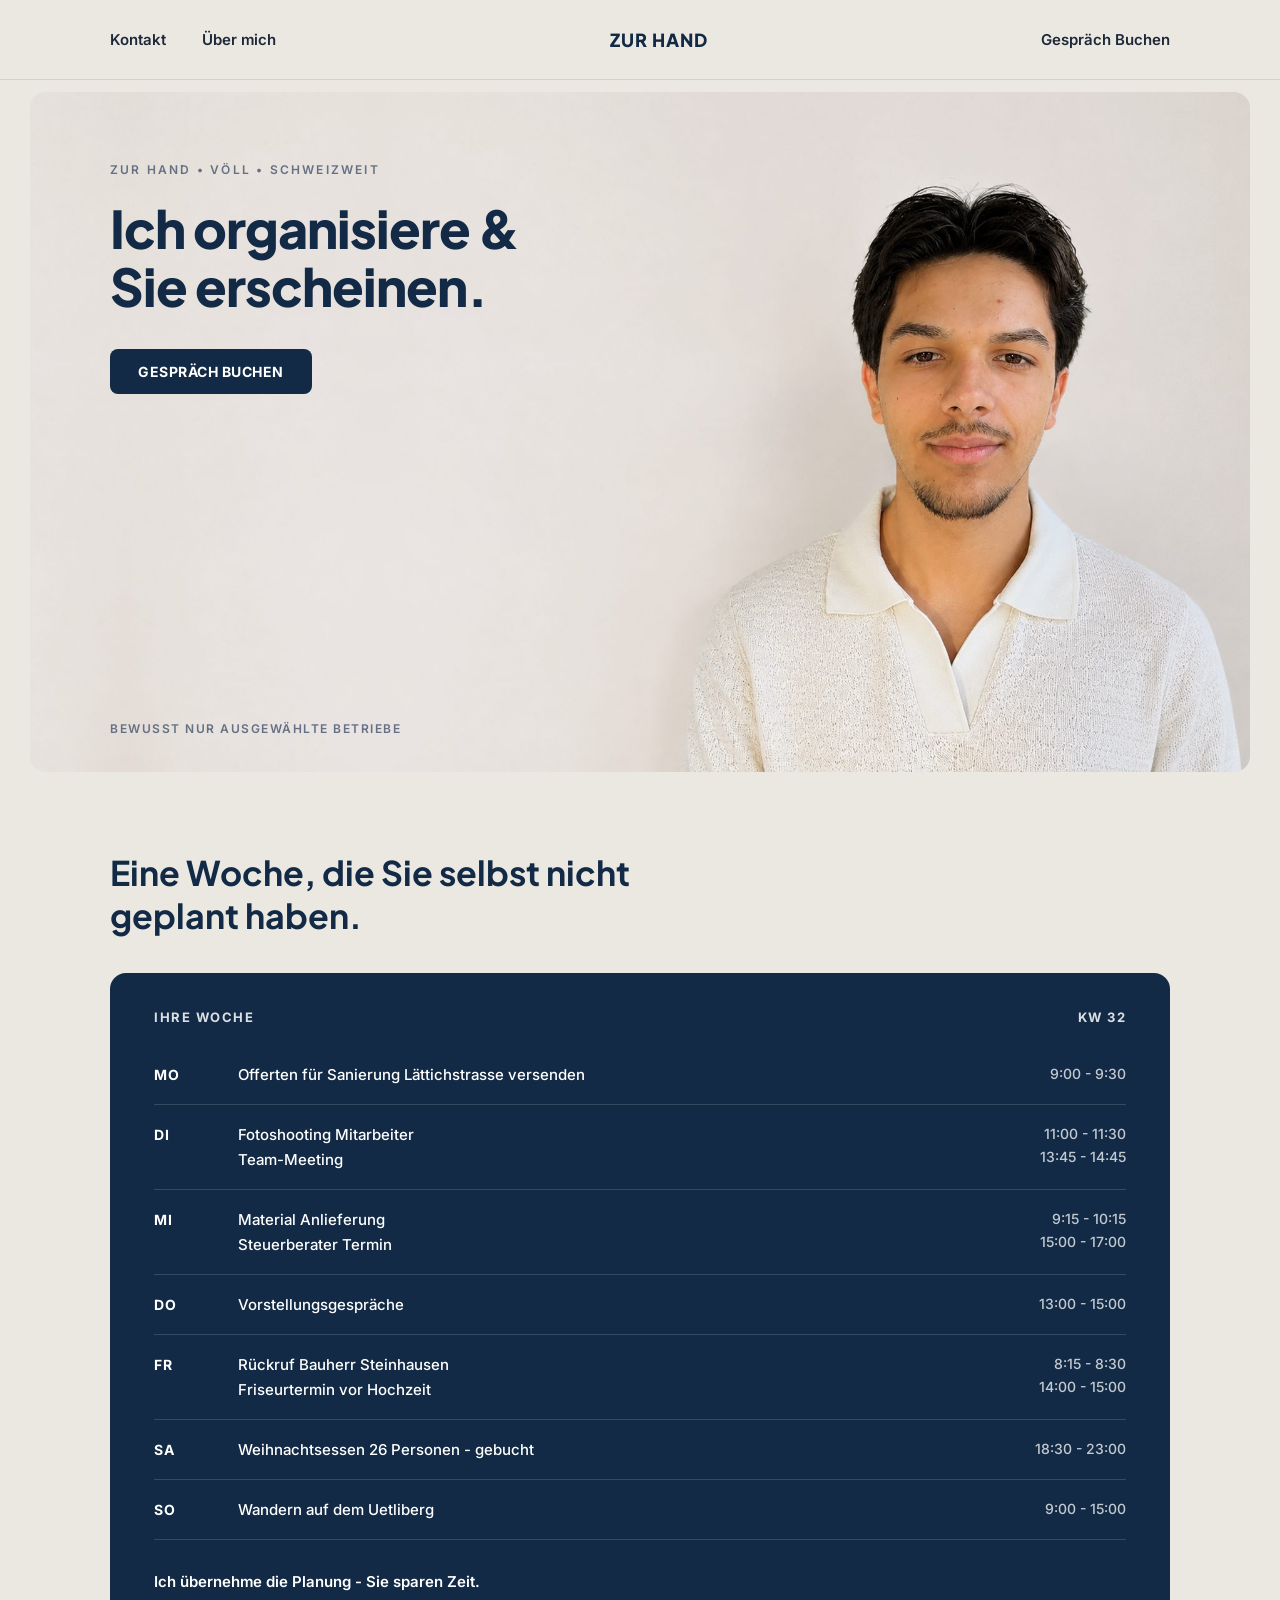
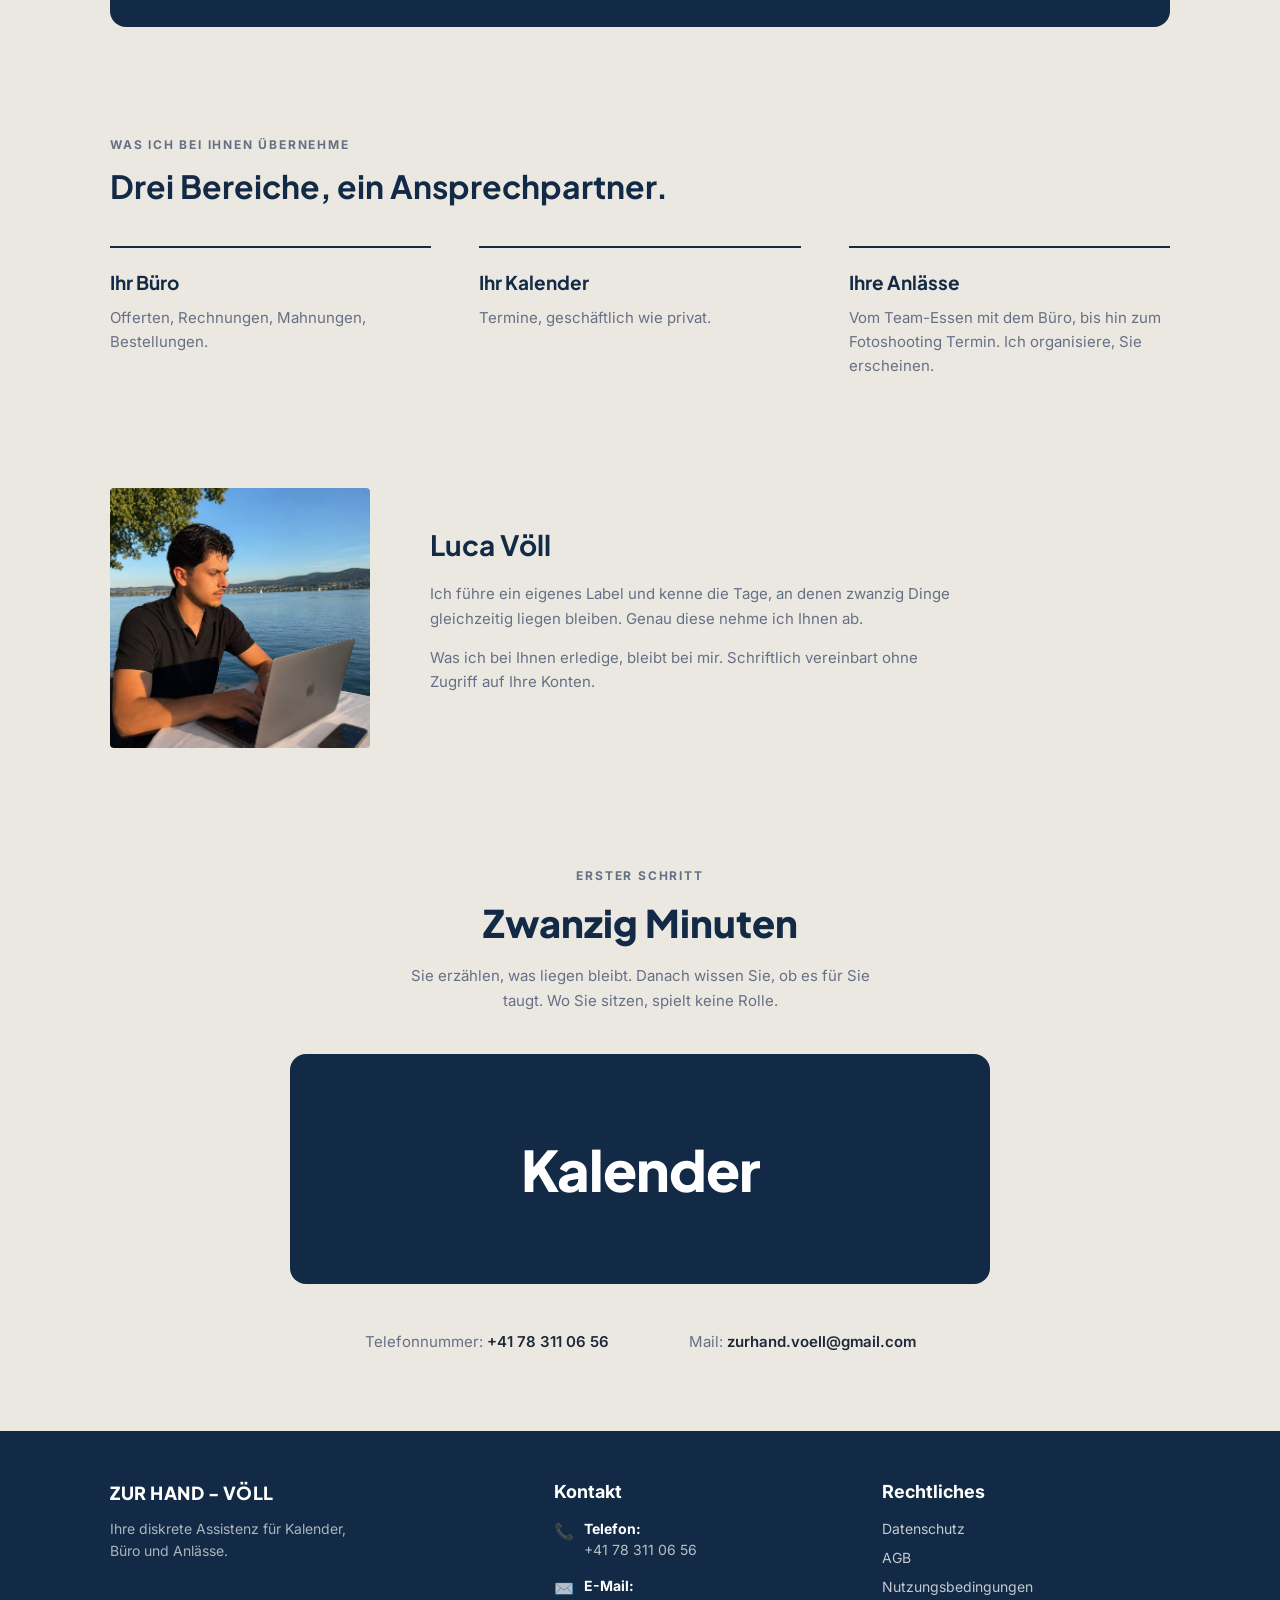
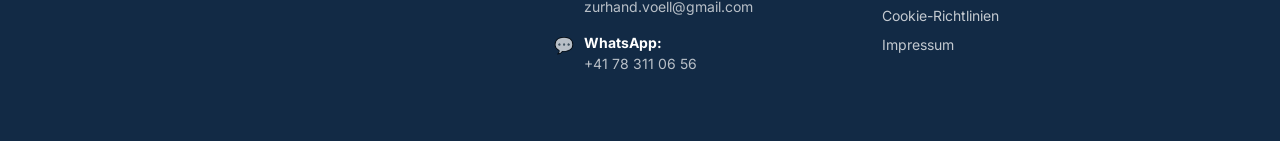
==== commit c291664e: "Update index.html" ====
--- a/pages/index.html
+++ b/pages/index.html
@@ -19,7 +19,7 @@
         <a href="#ueber-mich">Über mich</a>
       </div>
       <a href="index.html" class="logo">ZUR HAND</a>
-      <a href="#buchen" class="nav-cta">Gespräch Buchen</a>
+      <a href="https://calendly.com/zurhand-voell/erstgesprach-20-min" target="_blank" class="nav-cta">Gespräch Buchen</a>
     </div>
   </header>
 
@@ -33,7 +33,7 @@
         <div class="hero-text">
           <div class="eyebrow">ZUR HAND • VÖLL • SCHWEIZWEIT</div>
           <h1 class="hero-headline">Ich organisiere &amp;<br>Sie erscheinen.</h1>
-          <a href="#buchen" class="btn-primary">GESPRÄCH BUCHEN</a>
+          <a href="https://calendly.com/zurhand-voell/erstgesprach-20-min" target="_blank" class="btn-primary">GESPRÄCH BUCHEN</a>
           <div class="hero-subline">BEWUSST NUR AUSGEWÄHLTE BETRIEBE</div>
         </div>
       </div>
@@ -174,12 +174,14 @@
       <h2 class="cta-headline">Zwanzig Minuten</h2>
       <p class="cta-subtext">Sie erzählen, was liegen bleibt. Danach wissen Sie, ob es für Sie taugt. Wo Sie sitzen, spielt keine Rolle.</p>
 
-      <div class="cta-box">
-        <span>Kalender</span>
-      </div>
+      <a href="https://calendly.com/zurhand-voell/erstgesprach-20-min" target="_blank" style="text-decoration: none;">
+        <div class="cta-box">
+          <span>Kalender</span>
+        </div>
+      </a>
 
       <div class="cta-contacts">
-        <div><span>Telefonnummer:</span> +41 78 311 00 58</div>
+        <div><span>Telefonnummer:</span> +41 78 311 06 56</div>
         <div><span>Mail:</span> zurhand.voell@gmail.com</div>
       </div>
     </div>
@@ -212,7 +214,7 @@
           <span class="icon">💬</span>
           <div>
             <strong>WhatsApp:</strong>
-            <span>+41 78 311 00 58</span>
+            <span>+41 78 311 06 56</span>
           </div>
         </div>
       </div>
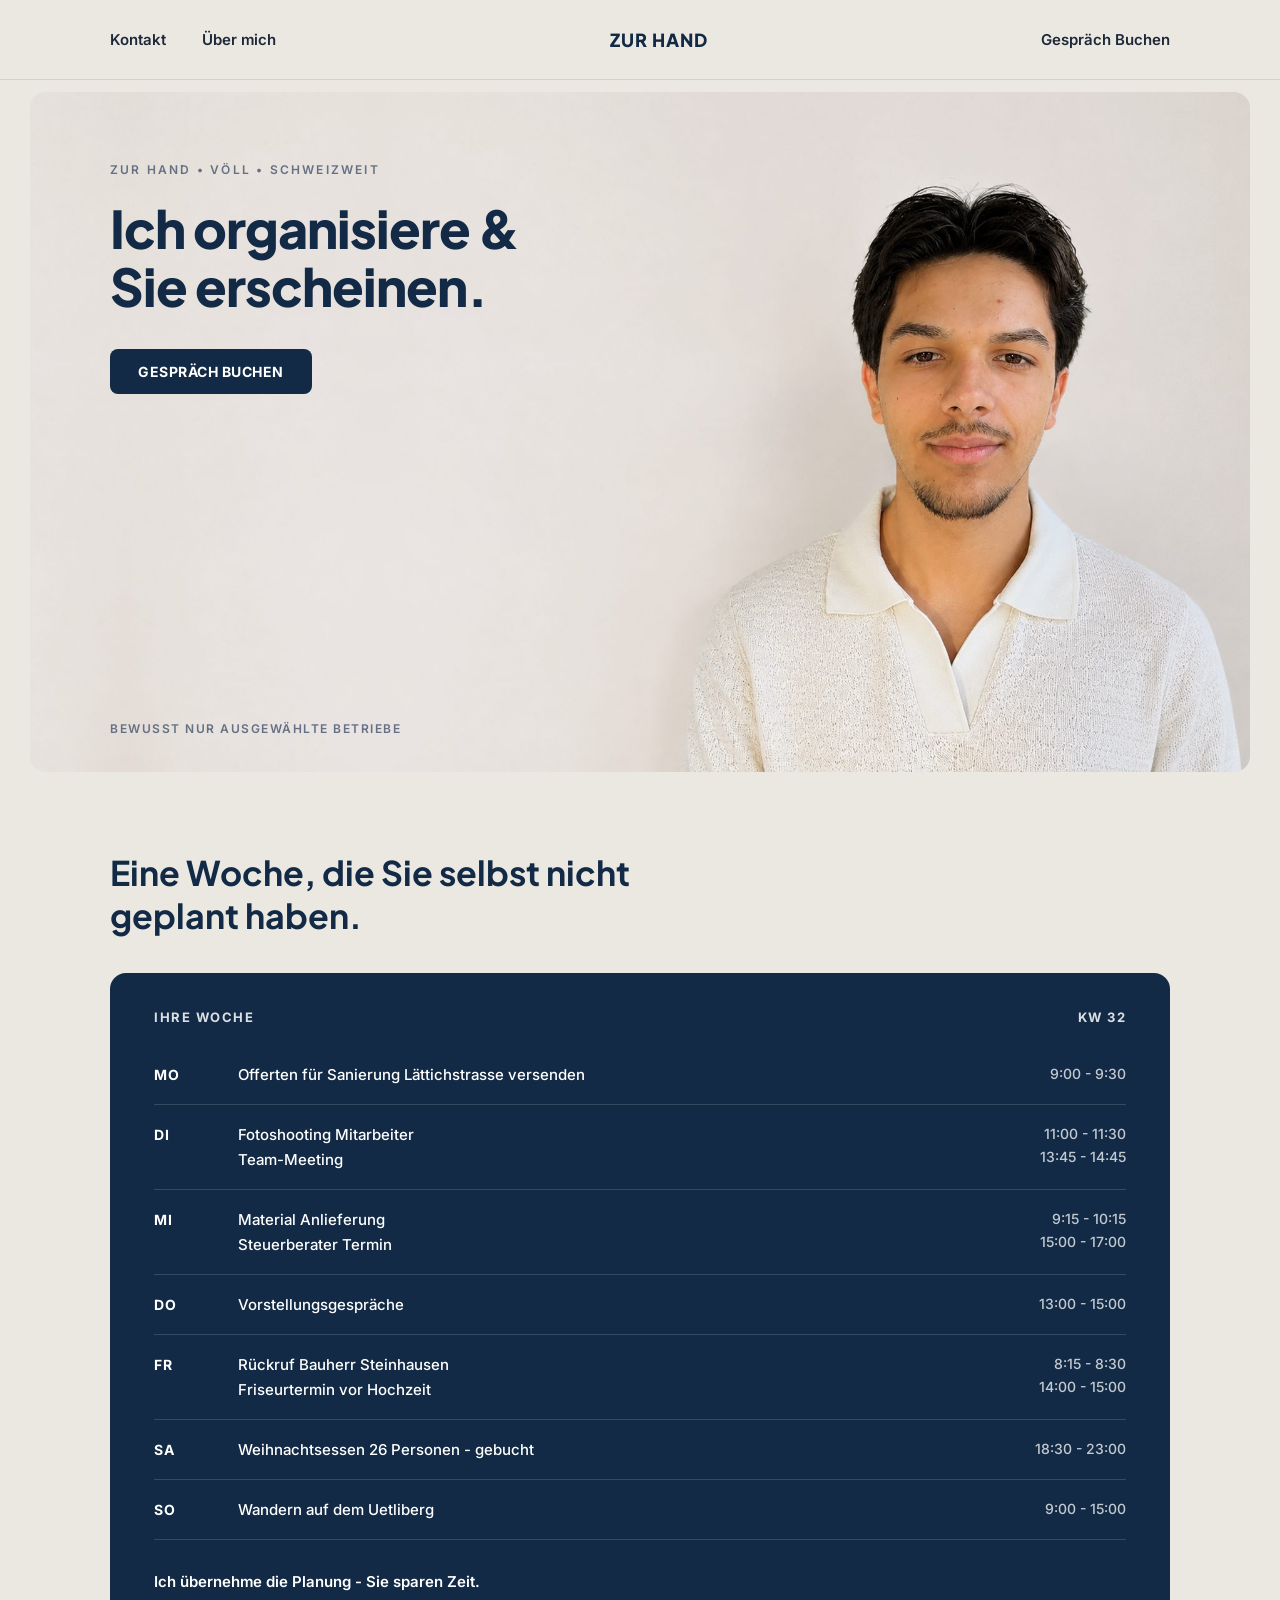
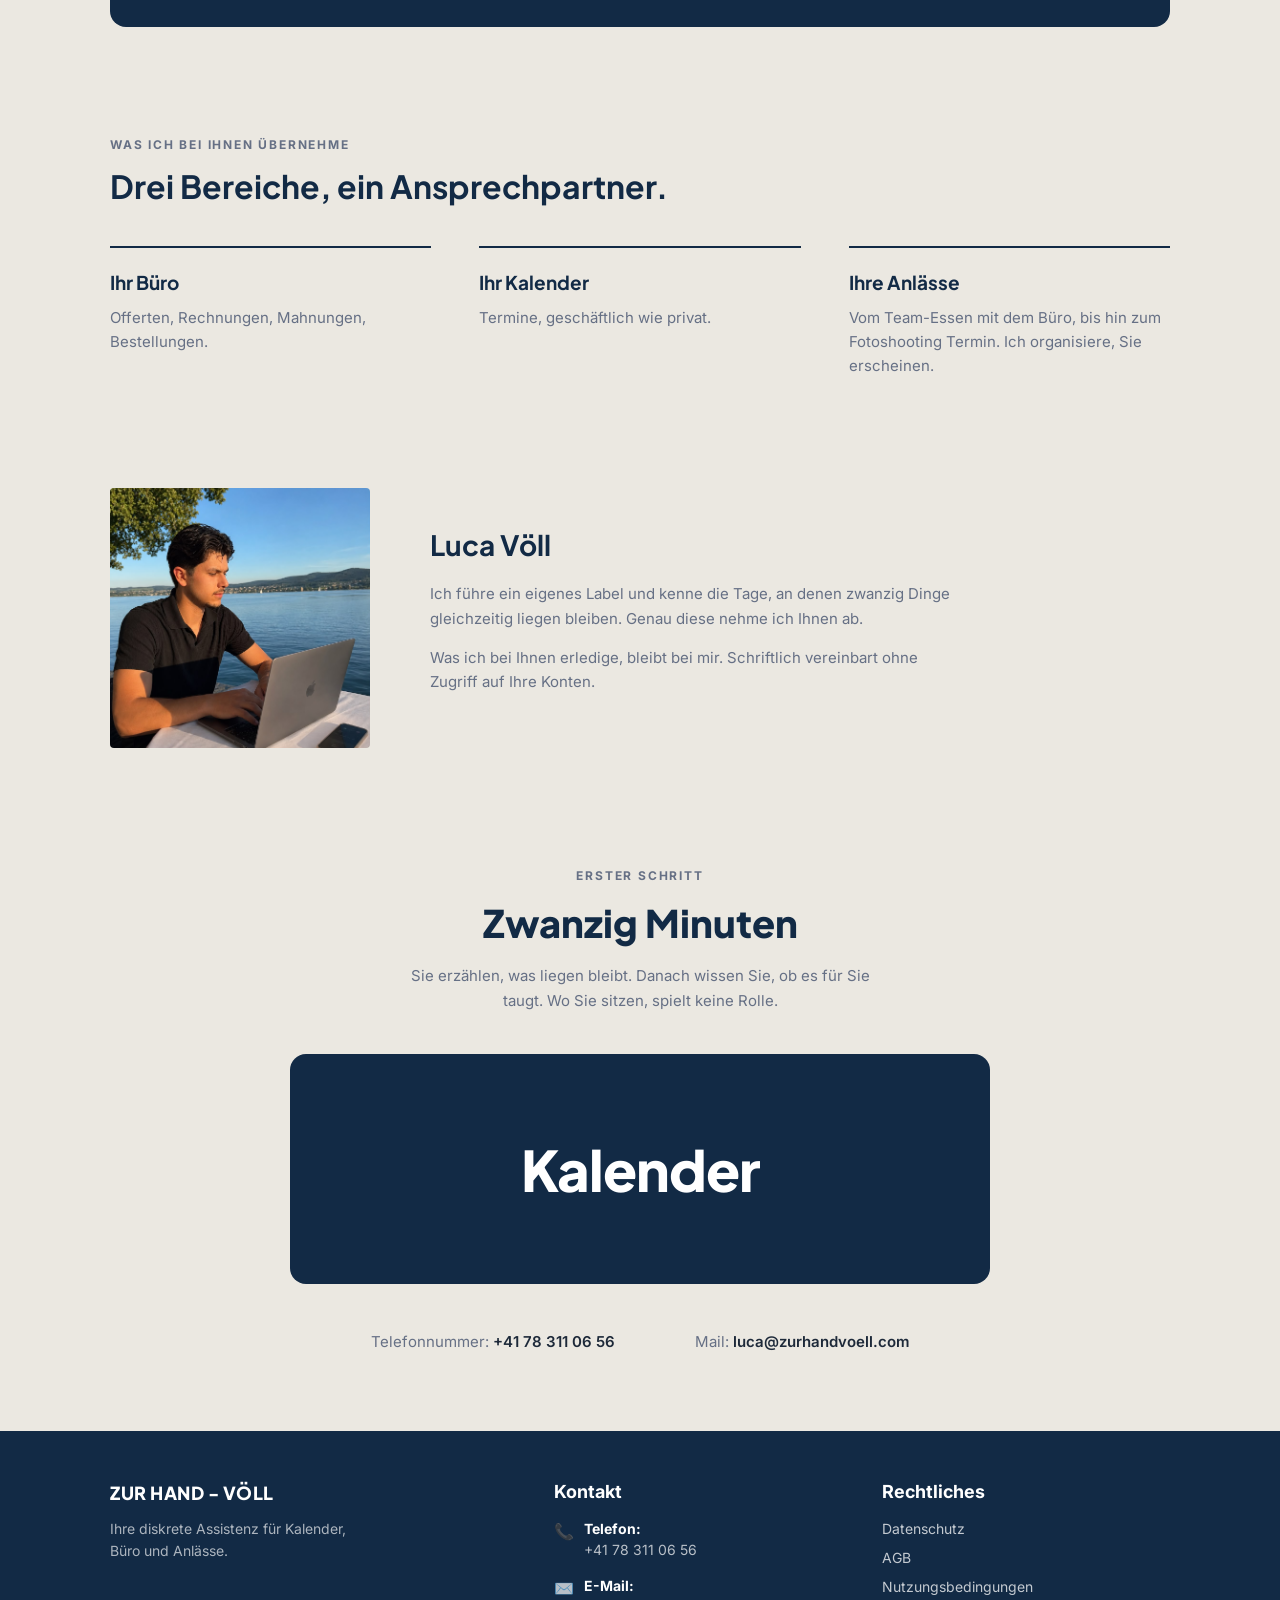
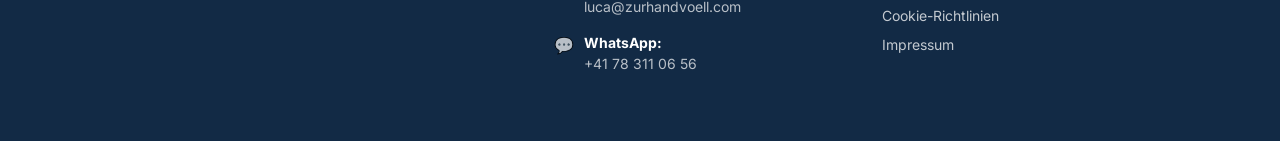
==== commit 7d2ff571: "v1.1" ====
--- a/pages/index.html
+++ b/pages/index.html
@@ -182,7 +182,7 @@
 
       <div class="cta-contacts">
         <div><span>Telefonnummer:</span> +41 78 311 06 56</div>
-        <div><span>Mail:</span> zurhand.voell@gmail.com</div>
+        <div><span>Mail:</span> luca@zurhandvoell.com</div>
       </div>
     </div>
   </section>
@@ -207,7 +207,7 @@
           <span class="icon">✉️</span>
           <div>
             <strong>E-Mail:</strong>
-            <span>zurhand.voell@gmail.com</span>
+            <span>luca@zurhandvoell.com</span>
           </div>
         </div>
         <div class="footer-contact-item">
@@ -222,11 +222,11 @@
       <div class="footer-col">
         <h5>Rechtliches</h5>
         <div class="footer-links">
-          <a href="#">Datenschutz</a>
-          <a href="#">AGB</a>
-          <a href="#">Nutzungsbedingungen</a>
-          <a href="#">Cookie-Richtlinien</a>
-          <a href="#">Impressum</a>
+          <a href="datenschutz.html">Datenschutz</a>
+          <a href="agb.html">AGB</a>
+          <a href="nutzungsbedingungen.html">Nutzungsbedingungen</a>
+          <a href="cookie.html">Cookie-Richtlinien</a>
+          <a href="impressum.html">Impressum</a>
         </div>
       </div>
     </div>
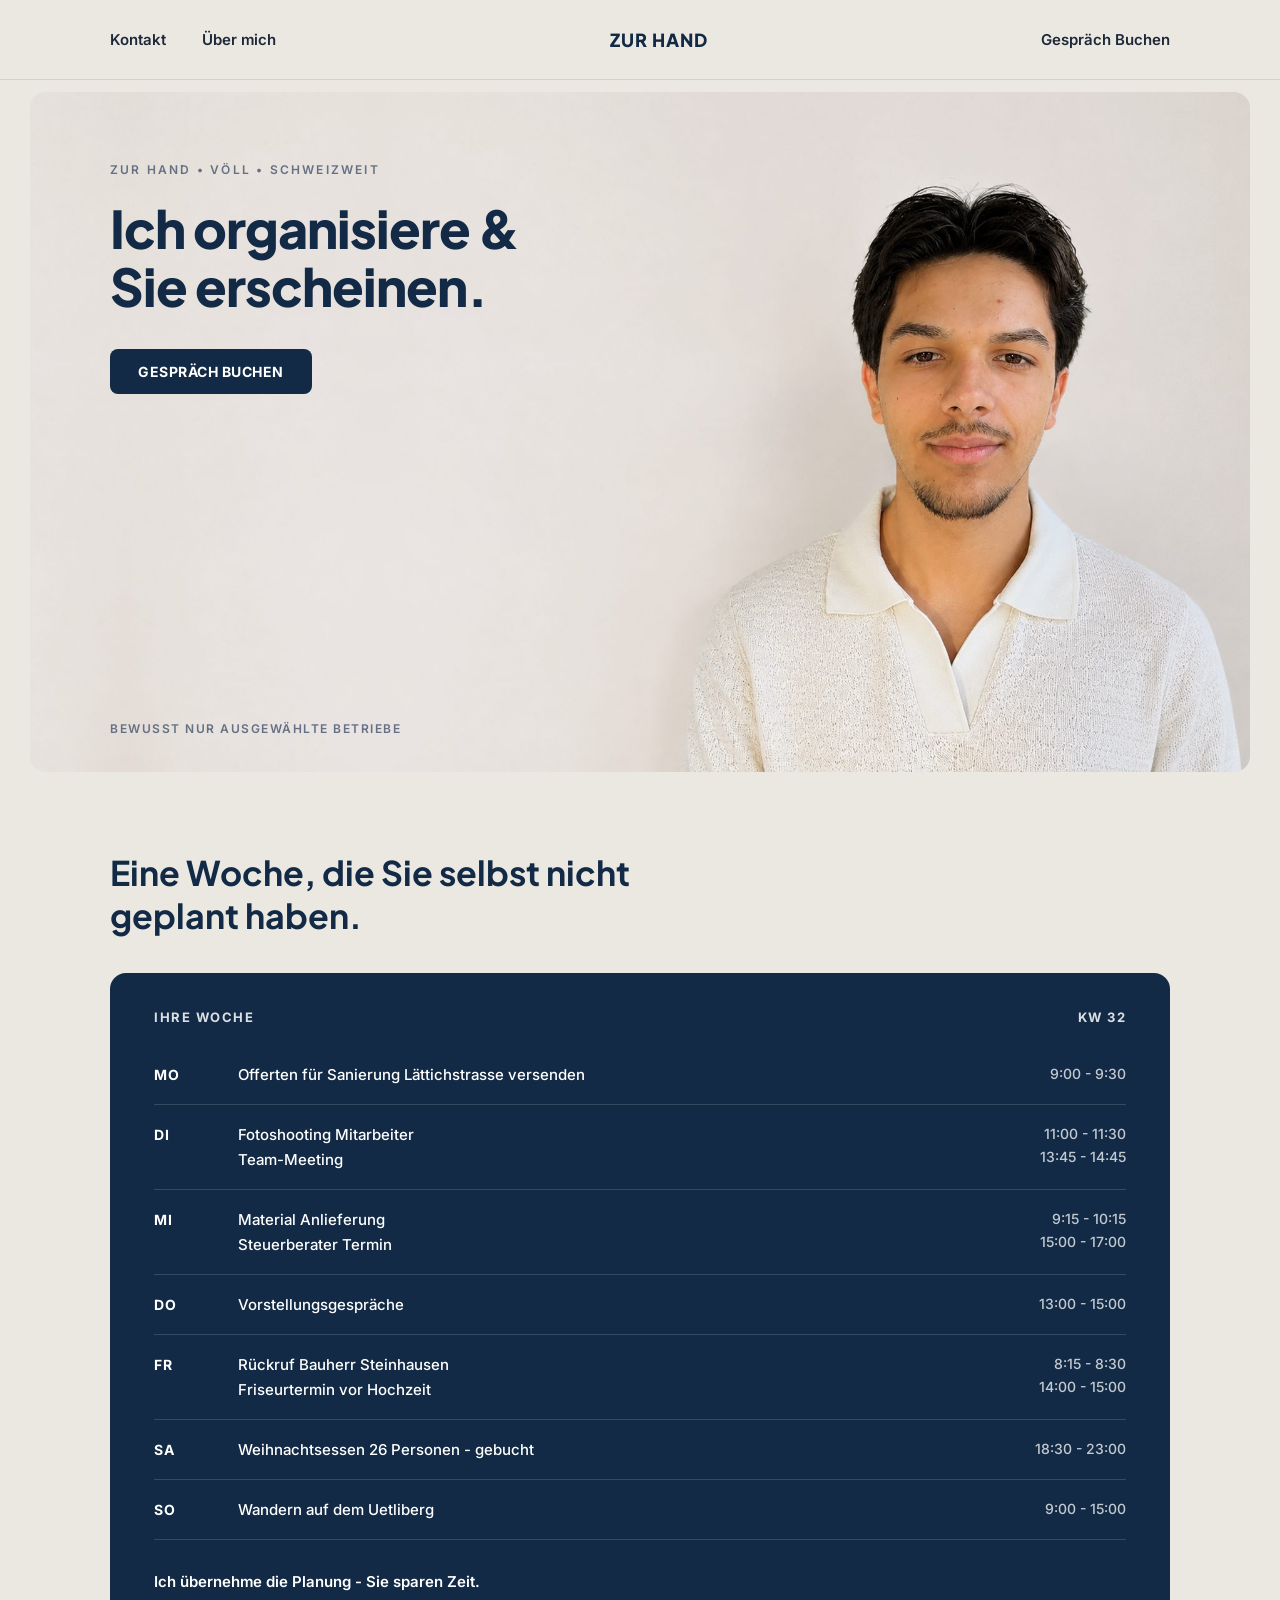
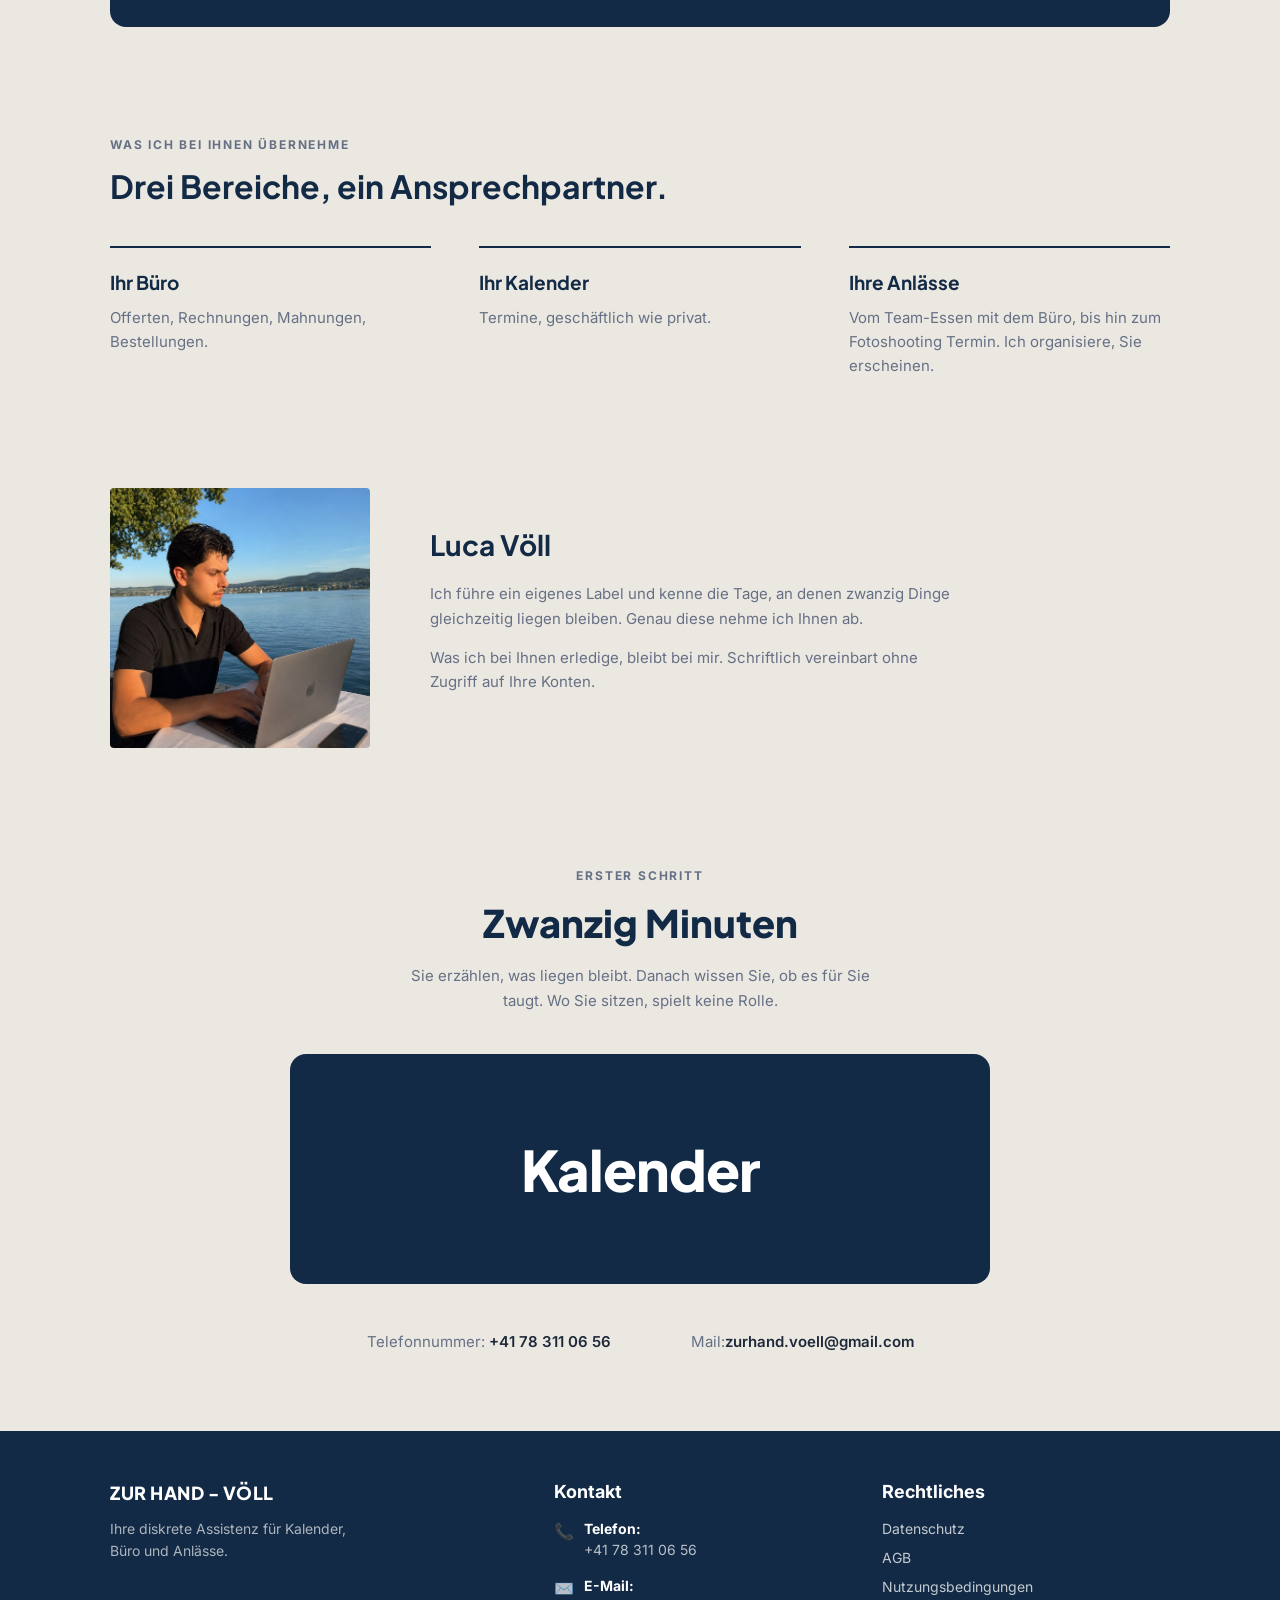
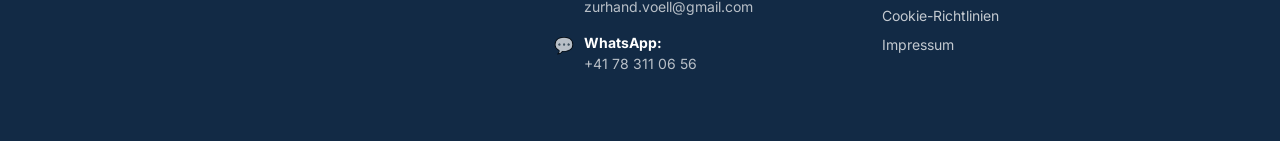
==== commit bf98eb90: "Update index.html" ====
--- a/pages/index.html
+++ b/pages/index.html
@@ -182,7 +182,7 @@
 
       <div class="cta-contacts">
         <div><span>Telefonnummer:</span> +41 78 311 06 56</div>
-        <div><span>Mail:</span> luca@zurhandvoell.com</div>
+        <div><span>Mail:</span>zurhand.voell@gmail.com</div>
       </div>
     </div>
   </section>
@@ -207,7 +207,7 @@
           <span class="icon">✉️</span>
           <div>
             <strong>E-Mail:</strong>
-            <span>luca@zurhandvoell.com</span>
+            <span>zurhand.voell@gmail.com</span>
           </div>
         </div>
         <div class="footer-contact-item">
